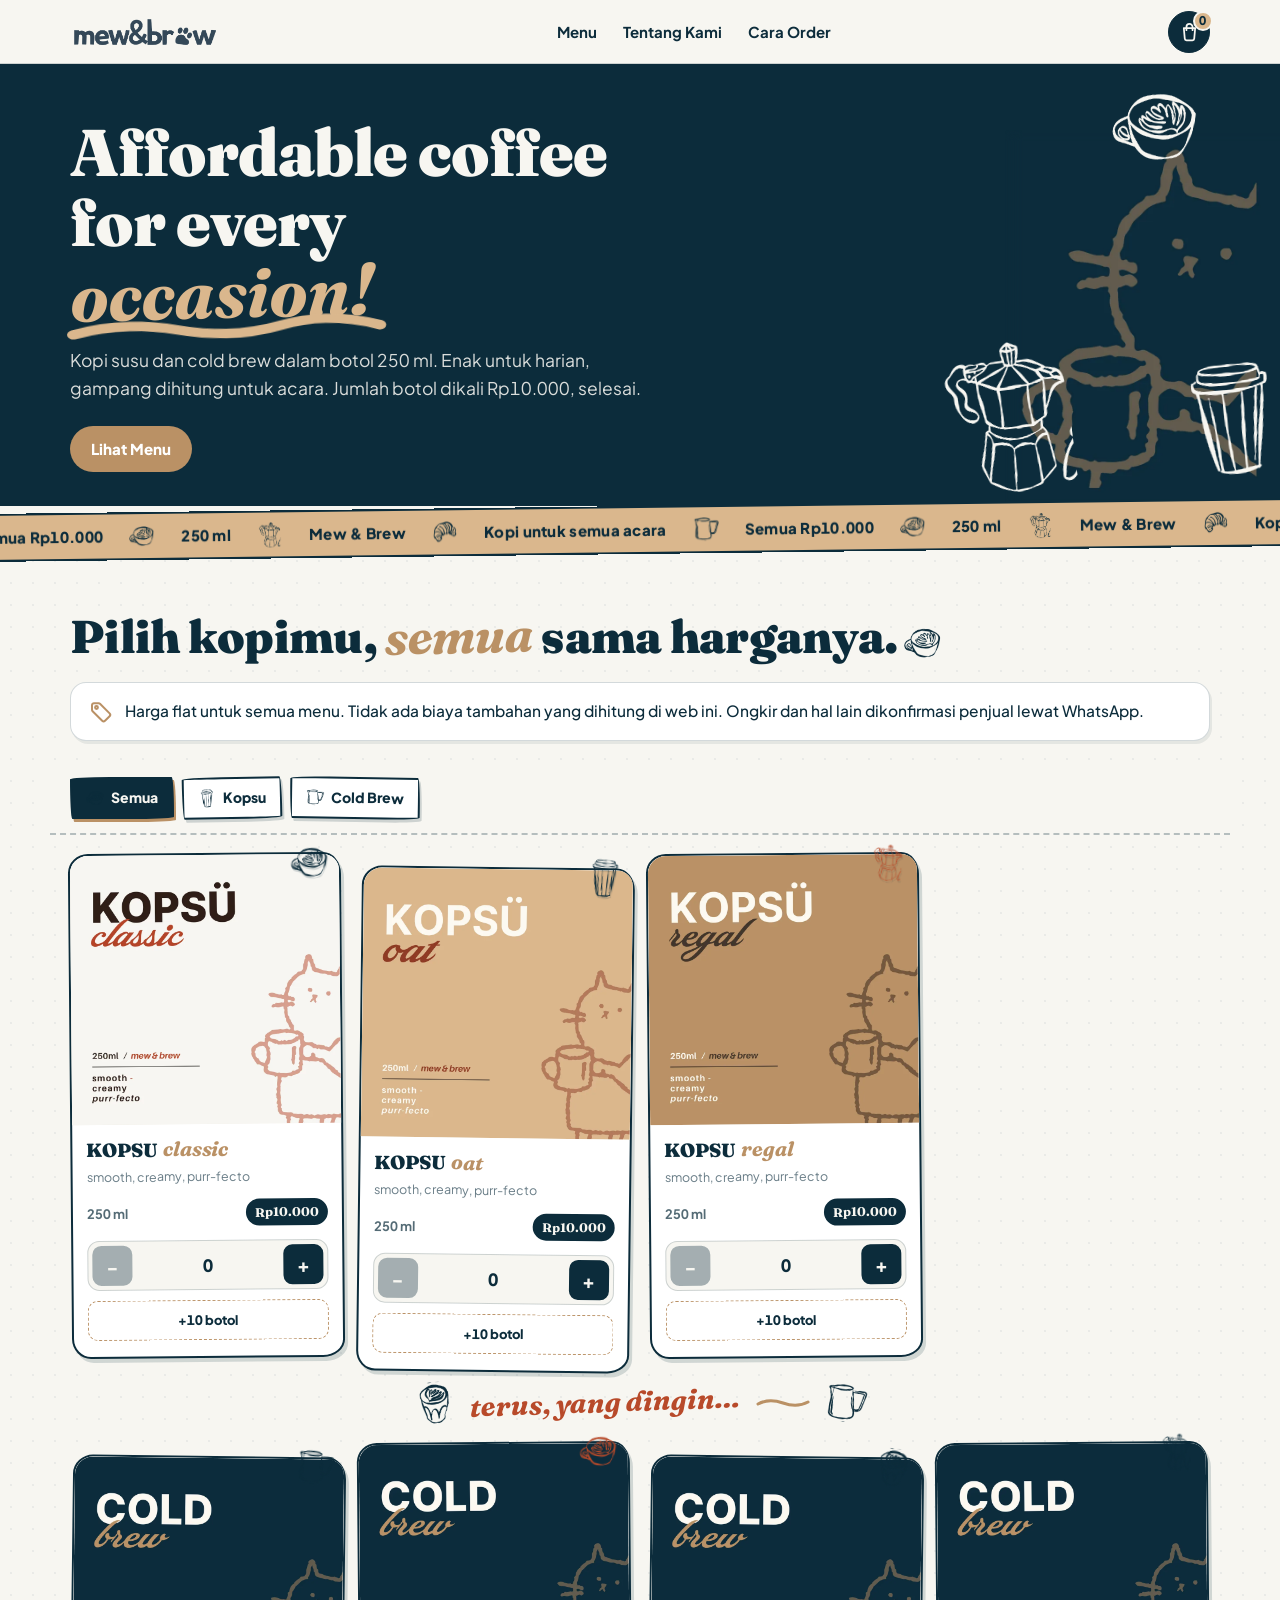
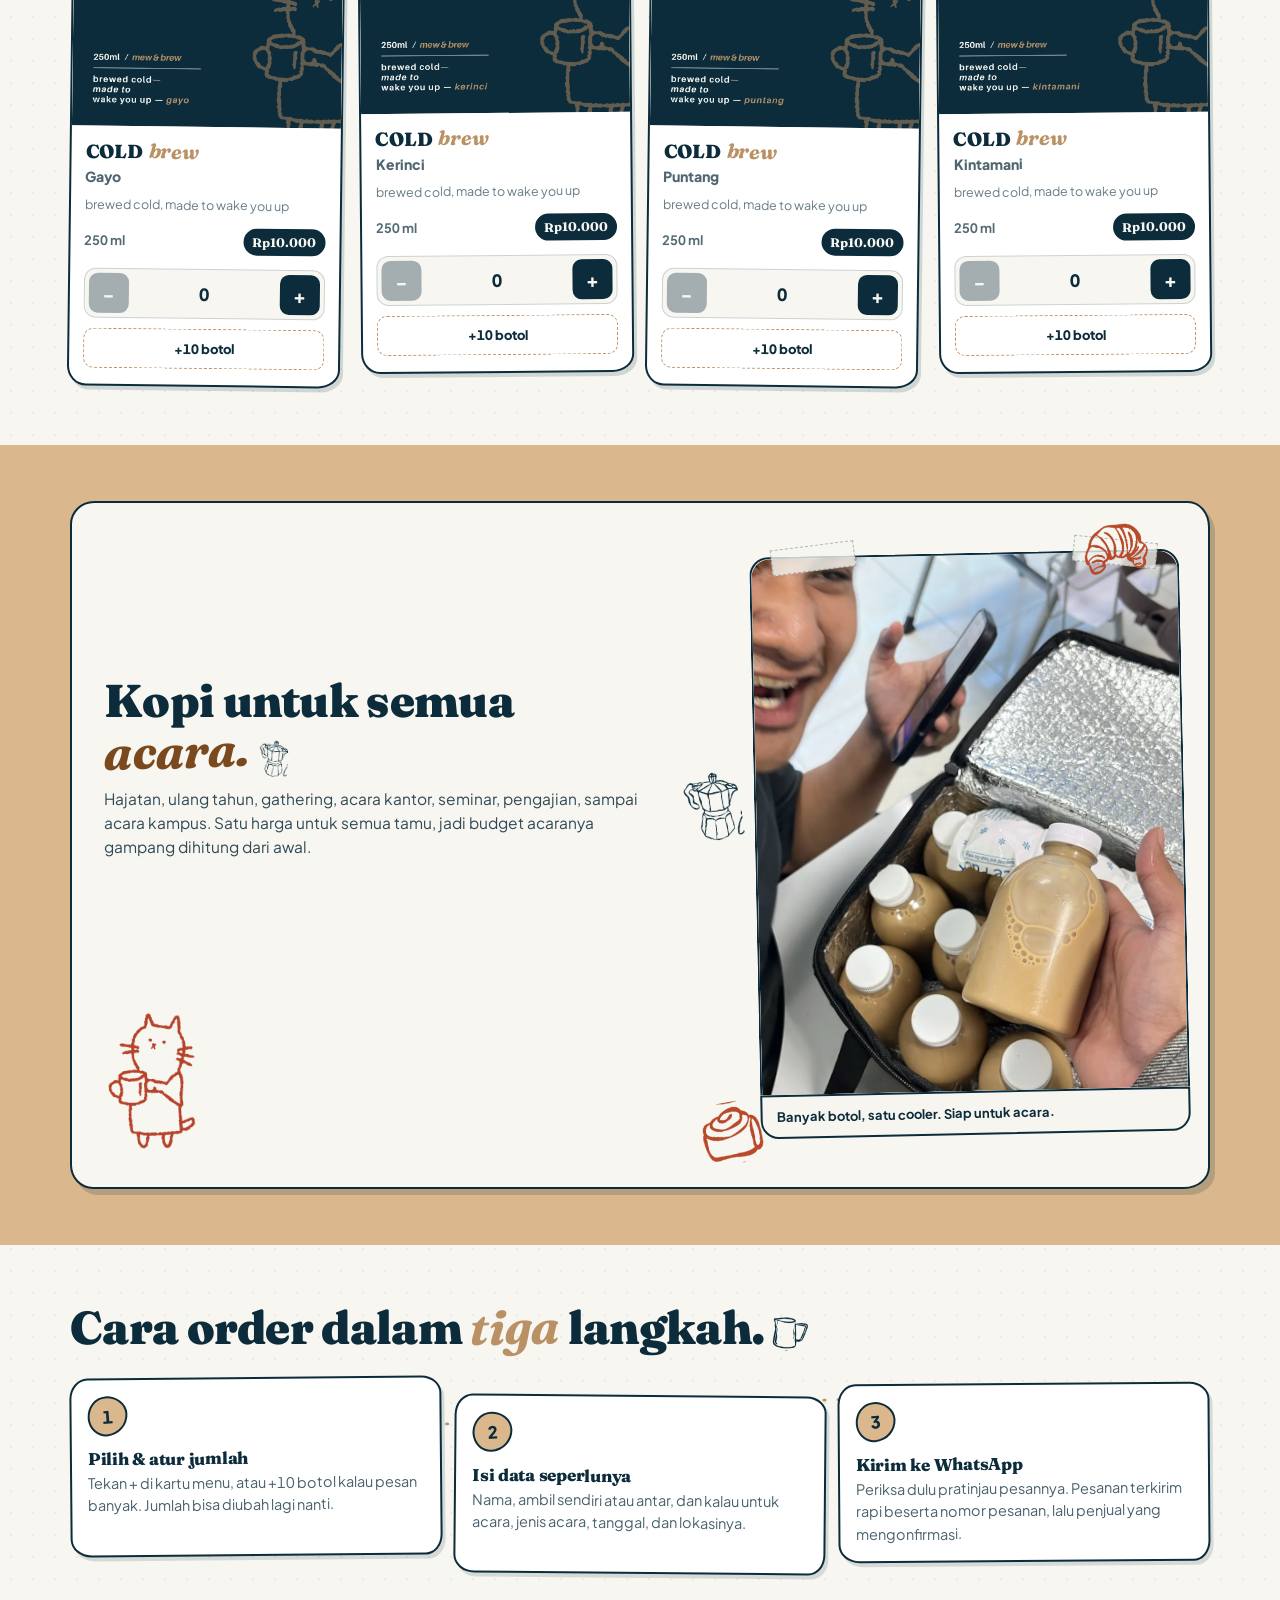
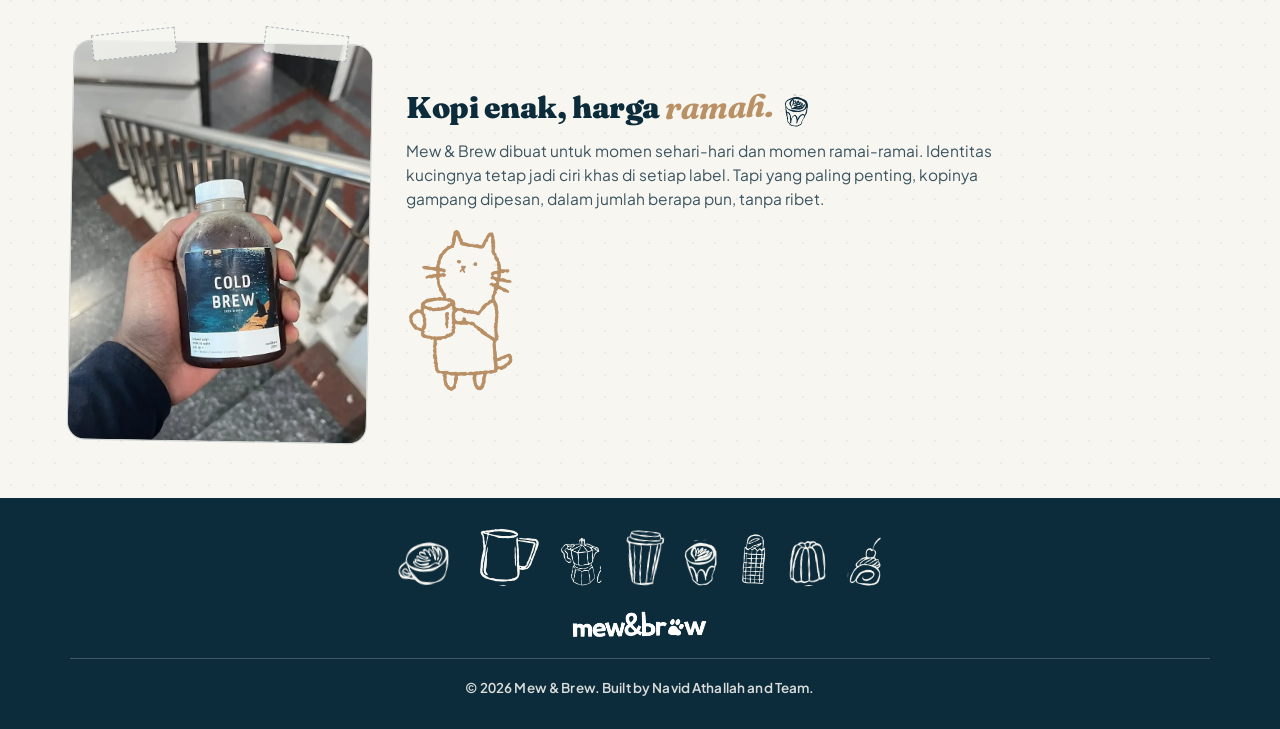
==== index.html @ 972804bc "Initial release: Mew & Brew ordering website Website katalog & pemesanan Mew & Brew — kopi susu dan " ====
<!doctype html>
<html lang="id">
<head>
<meta charset="utf-8" />
<meta name="viewport" content="width=device-width, initial-scale=1, viewport-fit=cover" />
<meta name="color-scheme" content="light" />
<meta name="description" content="Mew & Brew, kopi susu dan cold brew 250 ml, semua Rp10.000. Order untuk harian dan acara lewat WhatsApp." />
<meta name="theme-color" content="#0C2C3B" />

<!-- Open Graph / Facebook / WhatsApp -->
<meta property="og:type" content="website" />
<meta property="og:title" content="Mew & Brew - Kopi Susu & Cold Brew Rp10.000" />
<meta property="og:description" content="Kopi susu dan cold brew dalam botol 250ml. Enak untuk harian, gampang dihitung untuk acara. Semua menu Rp10.000!" />
<meta property="og:image" content="assets/img/logo-mew-brew.png" />
<meta property="og:url" content="https://yourdomain.com" />

<!-- Twitter Card -->
<meta name="twitter:card" content="summary_large_image" />
<meta name="twitter:title" content="Mew & Brew - Kopi Susu & Cold Brew Rp10.000" />
<meta name="twitter:description" content="Kopi susu dan cold brew dalam botol 250ml. Semua menu Rp10.000!" />
<meta name="twitter:image" content="assets/img/logo-mew-brew.png" />

<title>Mew &amp; Brew, Affordable Coffee for Every Occasion</title>
<link rel="preconnect" href="https://fonts.googleapis.com" />
<link rel="preconnect" href="https://fonts.gstatic.com" crossorigin />
<link href="https://fonts.googleapis.com/css2?family=Fraunces:ital,wght@0,600;0,700;0,900;1,600;1,700&family=Plus+Jakarta+Sans:wght@400;500;600;700;800&display=swap" rel="stylesheet" />
<link rel="icon" type="image/svg+xml" href="favicon.svg" />
<link rel="manifest" href="manifest.json" />
<link rel="stylesheet" href="css/style.css" />

<script type="application/ld+json">
{
  "@context": "https://schema.org",
  "@type": "LocalBusiness",
  "name": "Mew & Brew",
  "description": "Kopi susu dan cold brew dalam botol 250ml dengan harga flat Rp10.000",
  "image": "assets/img/logo-mew-brew.png",
  "telephone": "+62-812-9598-8816",
  "priceRange": "Rp10.000",
  "address": {
    "@type": "PostalAddress",
    "addressCountry": "ID"
  },
  "openingHours": "Mo-Su 00:00-23:59",
  "paymentAccepted": "Cash, Transfer",
  "hasMenu": {
    "@type": "Menu",
    "hasMenuSection": [
      {
        "@type": "MenuSection",
        "name": "Kopsu (Kopi Susu)",
        "hasMenuItem": [
          {
            "@type": "MenuItem",
            "name": "Kopsu Classic",
            "description": "Smooth, creamy, purr-fecto",
            "offers": {
              "@type": "Offer",
              "price": "10000",
              "priceCurrency": "IDR"
            }
          },
          {
            "@type": "MenuItem",
            "name": "Kopsu Oat",
            "description": "Smooth, creamy, purr-fecto",
            "offers": {
              "@type": "Offer",
              "price": "10000",
              "priceCurrency": "IDR"
            }
          },
          {
            "@type": "MenuItem",
            "name": "Kopsu Regal",
            "description": "Smooth, creamy, purr-fecto",
            "offers": {
              "@type": "Offer",
              "price": "10000",
              "priceCurrency": "IDR"
            }
          }
        ]
      },
      {
        "@type": "MenuSection",
        "name": "Cold Brew",
        "hasMenuItem": [
          {
            "@type": "MenuItem",
            "name": "Cold Brew Gayo",
            "description": "Brewed cold, made to wake you up",
            "offers": {
              "@type": "Offer",
              "price": "10000",
              "priceCurrency": "IDR"
            }
          },
          {
            "@type": "MenuItem",
            "name": "Cold Brew Kerinci",
            "description": "Brewed cold, made to wake you up",
            "offers": {
              "@type": "Offer",
              "price": "10000",
              "priceCurrency": "IDR"
            }
          },
          {
            "@type": "MenuItem",
            "name": "Cold Brew Puntang",
            "description": "Brewed cold, made to wake you up",
            "offers": {
              "@type": "Offer",
              "price": "10000",
              "priceCurrency": "IDR"
            }
          },
          {
            "@type": "MenuItem",
            "name": "Cold Brew Kintamani",
            "description": "Brewed cold, made to wake you up",
            "offers": {
              "@type": "Offer",
              "price": "10000",
              "priceCurrency": "IDR"
            }
          }
        ]
      }
    ]
  }
}
</script>

</head>
<body>

<header class="site-header">
  <div class="wrap">
    <a class="logo-link" href="#top" aria-label="Mew &amp; Brew, kembali ke atas">
      <img src="assets/img/logo-mew-brew.png" alt="Logo Mew &amp; Brew" width="1090" height="247" />
    </a>
    <nav class="header-nav" aria-label="Navigasi utama">
      <a href="#menu">Menu</a>
      <a href="#tentang">Tentang Kami</a>
      <a href="#cara">Cara Order</a>
    </nav>
    <button type="button" class="cart-pill" id="headerCartBtn" aria-label="Keranjang, 0 botol, Rp0">
      <span class="cart-icon-wrap bag-icon" aria-hidden="true"><svg viewBox="0 0 24 24"><path d="M5.5 8h13l-1.1 12.1a2 2 0 0 1-2 1.9H8.6a2 2 0 0 1-2-1.9L5.5 8Z"/><path d="M8.5 10.5V6.8a3.5 3.5 0 0 1 7 0v3.7"/></svg><span class="count" id="headerCount">0</span></span>
    </button>
  </div>
</header>

<!-- Single dedicated live region: main.js writes the settled value here
     after the user stops clicking, so a screen reader announces the final
     count once instead of every intermediate value. -->
<div class="sr-only" id="cartAnnouncer" role="status" aria-live="polite" aria-atomic="true"></div>

<main id="top">

  <!-- HERO -->
  <section class="hero" aria-label="Perkenalan Mew &amp; Brew">
    <div class="wrap hero-grid">
      <div class="hero-copy">
        <h1 class="hero-in">Affordable coffee for every <span class="script scribble-word">occasion!<svg viewBox="0 0 120 14" preserveAspectRatio="none" aria-hidden="true"><path d="M3 9 Q 22 3, 42 8 T 80 7 T 117 8" fill="none" stroke="#DAB78D" stroke-width="4.5" stroke-linecap="round"/></svg></span></h1>
        <p class="hero-in hero-sub">Kopi susu dan cold brew dalam botol 250&nbsp;ml. Enak untuk harian, gampang dihitung untuk acara. Jumlah botol dikali Rp10.000, selesai.</p>
        <div class="hero-in hero-actions">
          <a class="btn btn-caramel" href="#menu">Lihat Menu</a>
        </div>
      </div>
      <figure class="hero-cat hero-collage" aria-hidden="true">
        <div class="cat-sticker">
          <img src="assets/img/kucing-hero.webp" alt="" width="680" height="860" fetchpriority="high" />
        </div>
        <img class="doodle hero-doodle hero-doodle--moka doodle-float" src="assets/img/doodle-moka-pot-putih.webp" alt="" width="290" height="357" />
        <img class="doodle hero-doodle hero-doodle--latte doodle-float" src="assets/img/doodle-cangkir-latte-putih.webp" alt="" width="230" height="180" />
        <img class="doodle hero-doodle hero-doodle--takeaway doodle-float" src="assets/img/doodle-gelas-takeaway-putih.webp" alt="" width="174" height="247" />
      </figure>
    </div>
  </section>

  <!-- MARQUEE -->
  <div class="marquee" aria-hidden="true">
    <div class="marquee-track">
      <span class="marquee-set">
        <span>Semua Rp10.000</span><img class="doodle" src="assets/img/doodle-cangkir-latte-teal.webp" alt="" width="230" height="180" />
        <span>250 ml</span><img class="doodle" src="assets/img/doodle-moka-pot-teal.webp" alt="" width="290" height="357" />
        <span>Mew &amp; Brew</span><img class="doodle" src="assets/img/doodle-croissant-teal.webp" alt="" width="203" height="179" />
        <span>Kopi untuk semua acara</span><img class="doodle" src="assets/img/doodle-teko-susu-teal.webp" alt="" width="234" height="211" />
        <span>Semua Rp10.000</span><img class="doodle" src="assets/img/doodle-cangkir-latte-teal.webp" alt="" width="230" height="180" />
        <span>250 ml</span><img class="doodle" src="assets/img/doodle-moka-pot-teal.webp" alt="" width="290" height="357" />
        <span>Mew &amp; Brew</span><img class="doodle" src="assets/img/doodle-croissant-teal.webp" alt="" width="203" height="179" />
        <span>Kopi untuk semua acara</span><img class="doodle" src="assets/img/doodle-teko-susu-teal.webp" alt="" width="234" height="211" />
      </span>
      <span class="marquee-set">
        <span>Semua Rp10.000</span><img class="doodle" src="assets/img/doodle-cangkir-latte-teal.webp" alt="" width="230" height="180" />
        <span>250 ml</span><img class="doodle" src="assets/img/doodle-moka-pot-teal.webp" alt="" width="290" height="357" />
        <span>Mew &amp; Brew</span><img class="doodle" src="assets/img/doodle-croissant-teal.webp" alt="" width="203" height="179" />
        <span>Kopi untuk semua acara</span><img class="doodle" src="assets/img/doodle-teko-susu-teal.webp" alt="" width="234" height="211" />
        <span>Semua Rp10.000</span><img class="doodle" src="assets/img/doodle-cangkir-latte-teal.webp" alt="" width="230" height="180" />
        <span>250 ml</span><img class="doodle" src="assets/img/doodle-moka-pot-teal.webp" alt="" width="290" height="357" />
        <span>Mew &amp; Brew</span><img class="doodle" src="assets/img/doodle-croissant-teal.webp" alt="" width="203" height="179" />
        <span>Kopi untuk semua acara</span><img class="doodle" src="assets/img/doodle-teko-susu-teal.webp" alt="" width="234" height="211" />
      </span>
    </div>
  </div>

  <!-- CATALOG -->
  <section id="menu" aria-label="Katalog menu">
    <div class="wrap section-pad">
      <div class="section-head">
        <h2>Pilih kopimu, <span class="script">semua</span> sama harganya.<img class="doodle h-doodle doodle-pop" src="assets/img/doodle-cangkir-latte-teal.webp" alt="" aria-hidden="true" width="230" height="180" loading="lazy" /></h2>
      </div>

      <p class="price-note"><span class="price-note-icon" aria-hidden="true"><svg viewBox="0 0 24 24"><path d="M20.6 13.4 11 3.8a2 2 0 0 0-1.4-.6H5a2 2 0 0 0-2 2v4.6a2 2 0 0 0 .6 1.4l9.6 9.6a2 2 0 0 0 2.8 0l4.6-4.6a2 2 0 0 0 0-2.8Z"/><circle cx="7.5" cy="7.5" r="1.4"/></svg></span><span class="price-note-text">Harga flat untuk semua menu. Tidak ada biaya tambahan yang dihitung di web ini. Ongkir dan hal lain dikonfirmasi penjual lewat WhatsApp.</span></p>

      <div class="filters" role="group" aria-label="Filter menu">
        <div class="filters-row">
          <button type="button" class="chip" data-filter="semua" aria-pressed="true"><img class="doodle" src="assets/img/doodle-cangkir-latte-teal.webp" alt="" aria-hidden="true" width="230" height="180" loading="lazy" />Semua</button>
          <button type="button" class="chip" data-filter="kopsu" aria-pressed="false"><img class="doodle" src="assets/img/doodle-gelas-takeaway-teal.webp" alt="" aria-hidden="true" width="174" height="247" loading="lazy" />Kopsu</button>
          <button type="button" class="chip" data-filter="cold" aria-pressed="false"><img class="doodle" src="assets/img/doodle-teko-susu-teal.webp" alt="" aria-hidden="true" width="234" height="211" loading="lazy" />Cold Brew</button>
        </div>
      </div>

      <div class="grid" id="grid">

        <article class="card reveal" data-id="classic" data-group="kopsu">
          <img class="doodle card-doodle" src="assets/img/doodle-cangkir-latte-teal.webp" alt="" aria-hidden="true" width="230" height="180" loading="lazy" />
          <div class="card-media"><img loading="eager" src="assets/img/label-kopsu-classic.webp" alt="Label Kopsu Classic Mew &amp; Brew, botol 250 ml" width="900" height="900" /></div>
          <div class="card-body">
            <h3 class="card-name">KOPSU <span class="script">classic</span></h3>
            <p class="card-tag">smooth, creamy, purr-fecto</p>
            <div class="card-meta"><span class="card-size">250 ml</span><span class="price-pill">Rp10.000</span></div>
            <div class="stepper" role="group" aria-label="Jumlah Kopsu Classic">
              <button type="button" data-dec="classic" aria-label="Kurangi Kopsu Classic">−</button>
              <span class="qty" data-qty="classic">0</span>
              <button type="button" data-inc="classic" aria-label="Tambah Kopsu Classic">+</button>
            </div>
            <button type="button" class="add10" data-add10="classic">+10 botol</button>
          </div>
        </article>

        <article class="card reveal" data-id="oat" data-group="kopsu">
          <img class="doodle card-doodle" src="assets/img/doodle-gelas-takeaway-teal.webp" alt="" aria-hidden="true" width="174" height="247" loading="lazy" />
          <div class="card-media"><img loading="eager" src="assets/img/label-kopsu-oat.webp" alt="Label Kopsu Oat Mew &amp; Brew, botol 250 ml" width="900" height="900" /></div>
          <div class="card-body">
            <h3 class="card-name">KOPSU <span class="script">oat</span></h3>
            <p class="card-tag">smooth, creamy, purr-fecto</p>
            <div class="card-meta"><span class="card-size">250 ml</span><span class="price-pill">Rp10.000</span></div>
            <div class="stepper" role="group" aria-label="Jumlah Kopsu Oat">
              <button type="button" data-dec="oat" aria-label="Kurangi Kopsu Oat">−</button>
              <span class="qty" data-qty="oat">0</span>
              <button type="button" data-inc="oat" aria-label="Tambah Kopsu Oat">+</button>
            </div>
            <button type="button" class="add10" data-add10="oat">+10 botol</button>
          </div>
        </article>

        <article class="card reveal" data-id="regal" data-group="kopsu">
          <img class="doodle card-doodle" src="assets/img/doodle-moka-pot-rust.webp" alt="" aria-hidden="true" width="290" height="357" loading="lazy" />
          <div class="card-media"><img loading="eager" src="assets/img/label-kopsu-regal.webp" alt="Label Kopsu Regal Mew &amp; Brew, botol 250 ml" width="900" height="900" /></div>
          <div class="card-body">
            <h3 class="card-name">KOPSU <span class="script">regal</span></h3>
            <p class="card-tag">smooth, creamy, purr-fecto</p>
            <div class="card-meta"><span class="card-size">250 ml</span><span class="price-pill">Rp10.000</span></div>
            <div class="stepper" role="group" aria-label="Jumlah Kopsu Regal">
              <button type="button" data-dec="regal" aria-label="Kurangi Kopsu Regal">−</button>
              <span class="qty" data-qty="regal">0</span>
              <button type="button" data-inc="regal" aria-label="Tambah Kopsu Regal">+</button>
            </div>
            <button type="button" class="add10" data-add10="regal">+10 botol</button>
          </div>
        </article>

        <div class="group-divider" id="groupDivider" aria-hidden="true">
          <img class="doodle doodle-pop" src="assets/img/doodle-gelas-latte-teal.webp" alt="" width="171" height="237" loading="lazy" />
          <span class="script">terus, yang dingin…</span>
          <svg viewBox="0 0 56 16" aria-hidden="true"><path d="M3 9 Q 14 3, 28 8 T 53 7" fill="none" stroke="#BA9165" stroke-width="3" stroke-linecap="round"/></svg>
          <img class="doodle doodle-pop" src="assets/img/doodle-teko-susu-teal.webp" alt="" width="234" height="211" loading="lazy" />
        </div>

        <article class="card reveal" data-id="gayo" data-group="cold">
          <img class="doodle card-doodle" src="assets/img/doodle-teko-susu-teal.webp" alt="" aria-hidden="true" width="234" height="211" loading="lazy" />
          <div class="card-media"><img loading="eager" src="assets/img/label-cold-brew-gayo.webp" alt="Label Cold Brew Gayo Mew &amp; Brew, botol 250 ml" width="900" height="900" /></div>
          <div class="card-body">
            <h3 class="card-name">COLD <span class="script">brew</span></h3>
            <p class="card-variant">Gayo</p>
            <p class="card-tag">brewed cold, made to wake you up</p>
            <div class="card-meta"><span class="card-size">250 ml</span><span class="price-pill">Rp10.000</span></div>
            <div class="stepper" role="group" aria-label="Jumlah Cold Brew Gayo">
              <button type="button" data-dec="gayo" aria-label="Kurangi Cold Brew Gayo">−</button>
              <span class="qty" data-qty="gayo">0</span>
              <button type="button" data-inc="gayo" aria-label="Tambah Cold Brew Gayo">+</button>
            </div>
            <button type="button" class="add10" data-add10="gayo">+10 botol</button>
          </div>
        </article>

        <article class="card reveal" data-id="kerinci" data-group="cold">
          <img class="doodle card-doodle" src="assets/img/doodle-cangkir-latte-rust.webp" alt="" aria-hidden="true" width="230" height="180" loading="lazy" />
          <div class="card-media"><img loading="eager" src="assets/img/label-cold-brew-kerinci.webp" alt="Label Cold Brew Kerinci Mew &amp; Brew, botol 250 ml" width="900" height="900" /></div>
          <div class="card-body">
            <h3 class="card-name">COLD <span class="script">brew</span></h3>
            <p class="card-variant">Kerinci</p>
            <p class="card-tag">brewed cold, made to wake you up</p>
            <div class="card-meta"><span class="card-size">250 ml</span><span class="price-pill">Rp10.000</span></div>
            <div class="stepper" role="group" aria-label="Jumlah Cold Brew Kerinci">
              <button type="button" data-dec="kerinci" aria-label="Kurangi Cold Brew Kerinci">−</button>
              <span class="qty" data-qty="kerinci">0</span>
              <button type="button" data-inc="kerinci" aria-label="Tambah Cold Brew Kerinci">+</button>
            </div>
            <button type="button" class="add10" data-add10="kerinci">+10 botol</button>
          </div>
        </article>

        <article class="card reveal" data-id="puntang" data-group="cold">
          <img class="doodle card-doodle" src="assets/img/doodle-gelas-latte-teal.webp" alt="" aria-hidden="true" width="171" height="237" loading="lazy" />
          <div class="card-media"><img loading="eager" src="assets/img/label-cold-brew-puntang.webp" alt="Label Cold Brew Puntang Mew &amp; Brew, botol 250 ml" width="900" height="900" /></div>
          <div class="card-body">
            <h3 class="card-name">COLD <span class="script">brew</span></h3>
            <p class="card-variant">Puntang</p>
            <p class="card-tag">brewed cold, made to wake you up</p>
            <div class="card-meta"><span class="card-size">250 ml</span><span class="price-pill">Rp10.000</span></div>
            <div class="stepper" role="group" aria-label="Jumlah Cold Brew Puntang">
              <button type="button" data-dec="puntang" aria-label="Kurangi Cold Brew Puntang">−</button>
              <span class="qty" data-qty="puntang">0</span>
              <button type="button" data-inc="puntang" aria-label="Tambah Cold Brew Puntang">+</button>
            </div>
            <button type="button" class="add10" data-add10="puntang">+10 botol</button>
          </div>
        </article>

        <article class="card reveal" data-id="kintamani" data-group="cold">
          <img class="doodle card-doodle" src="assets/img/doodle-moka-pot-teal.webp" alt="" aria-hidden="true" width="290" height="357" loading="lazy" />
          <div class="card-media"><img loading="eager" src="assets/img/label-cold-brew-kintamani.webp" alt="Label Cold Brew Kintamani Mew &amp; Brew, botol 250 ml" width="900" height="900" /></div>
          <div class="card-body">
            <h3 class="card-name">COLD <span class="script">brew</span></h3>
            <p class="card-variant">Kintamani</p>
            <p class="card-tag">brewed cold, made to wake you up</p>
            <div class="card-meta"><span class="card-size">250 ml</span><span class="price-pill">Rp10.000</span></div>
            <div class="stepper" role="group" aria-label="Jumlah Cold Brew Kintamani">
              <button type="button" data-dec="kintamani" aria-label="Kurangi Cold Brew Kintamani">−</button>
              <span class="qty" data-qty="kintamani">0</span>
              <button type="button" data-inc="kintamani" aria-label="Tambah Cold Brew Kintamani">+</button>
            </div>
            <button type="button" class="add10" data-add10="kintamani">+10 botol</button>
          </div>
        </article>

      </div>
    </div>
  </section>

  <!-- EVENT -->
  <section class="event" id="acara" aria-label="Pemesanan untuk acara">
    <div class="wrap section-pad">
      <div class="event-grid">
        <div class="event-copy">
          <h2>Kopi untuk semua <span class="script">acara.</span><img class="doodle h-doodle doodle-pop" src="assets/img/doodle-moka-pot-teal.webp" alt="" aria-hidden="true" width="290" height="357" loading="lazy" /></h2>
          <p>Hajatan, ulang tahun, gathering, acara kantor, seminar, pengajian, sampai acara kampus. Satu harga untuk semua tamu, jadi budget acaranya gampang dihitung dari awal.</p>
          <img class="cat-accent event-cat" src="assets/img/kucing-rust-mug.png" alt="" aria-hidden="true" width="434" height="660" loading="lazy" />
        </div>
        <div class="event-photo-wrap">
          <img class="doodle event-doodle event-doodle--croissant doodle-pop" src="assets/img/doodle-croissant-rust.webp" alt="" aria-hidden="true" width="203" height="179" loading="lazy" />
          <img class="doodle event-doodle event-doodle--cinnamon doodle-pop" src="assets/img/doodle-cinnamon-roll-rust.webp" alt="" aria-hidden="true" width="177" height="178" loading="lazy" />
          <img class="doodle event-doodle event-doodle--moka doodle-pop" src="assets/img/doodle-moka-pot-teal.webp" alt="" aria-hidden="true" width="290" height="357" loading="lazy" />
          <figure class="event-photo tape">
            <div class="photo-frame"><img src="assets/img/foto-cooler-bag.webp" alt="Cooler bag berisi banyak botol kopi susu Mew &amp; Brew, siap dibawa ke acara" width="900" height="1600" loading="eager" /></div>
            <figcaption>Banyak botol, satu cooler. Siap untuk acara.</figcaption>
          </figure>
        </div>
      </div>
    </div>
  </section>

  <!-- HOW -->
  <section id="cara" aria-label="Cara order">
    <div class="wrap section-pad">
      <div class="section-head">
        <h2>Cara order dalam <span class="script">tiga</span> langkah.<img class="doodle h-doodle doodle-pop" src="assets/img/doodle-teko-susu-teal.webp" alt="" aria-hidden="true" width="234" height="211" loading="lazy" /></h2>
      </div>
      <div class="steps-wrap">
        <svg class="steps-path" viewBox="0 0 900 90" preserveAspectRatio="none" aria-hidden="true"><path d="M20 55 C 160 12, 300 86, 450 50 S 740 18, 880 55" fill="none" stroke="#BA9165" stroke-width="3.5" stroke-linecap="round" stroke-dasharray="0.1 12"/></svg>
      <ol class="steps">
        <li>
          <span class="step-num" aria-hidden="true">1</span>
          <div><h3>Pilih &amp; atur jumlah</h3><p>Tekan + di kartu menu, atau +10 botol kalau pesan banyak. Jumlah bisa diubah lagi nanti.</p></div>
        </li>
        <li>
          <span class="step-num" aria-hidden="true">2</span>
          <div><h3>Isi data seperlunya</h3><p>Nama, ambil sendiri atau antar, dan kalau untuk acara, jenis acara, tanggal, dan lokasinya.</p></div>
        </li>
        <li>
          <span class="step-num" aria-hidden="true">3</span>
          <div><h3>Kirim ke WhatsApp</h3><p>Periksa dulu pratinjau pesannya. Pesanan terkirim rapi beserta nomor pesanan, lalu penjual yang mengonfirmasi.</p></div>
        </li>
      </ol>
      </div>
    </div>
  </section>

  <!-- STORY -->
  <section id="tentang" aria-label="Tentang Mew &amp; Brew">
    <div class="wrap section-pad" style="padding-top:8px">
      <div class="story-grid">
        <figure class="story-photo tape">
          <div class="photo-frame"><img src="assets/img/foto-tangan-cold-brew.webp" alt="Tangan memegang satu botol Cold Brew Mew &amp; Brew" width="750" height="1333" loading="eager" /></div>
        </figure>
        <div class="story-text">
          <h2>Kopi enak, harga <span class="keep-together"><span class="script">ramah.</span><img class="doodle h-doodle doodle-pop" src="assets/img/doodle-gelas-latte-teal.webp" alt="" aria-hidden="true" width="171" height="237" loading="lazy" /></span></h2>
          <p>Mew &amp; Brew dibuat untuk momen sehari-hari dan momen ramai-ramai. Identitas kucingnya tetap jadi ciri khas di setiap label. Tapi yang paling penting, kopinya gampang dipesan, dalam jumlah berapa pun, tanpa ribet.</p>
          <img class="cat-accent story-cat" src="assets/img/kucing-tan-mug.png" alt="" aria-hidden="true" width="434" height="660" loading="lazy" />
        </div>
      </div>
    </div>
  </section>

</main>

<footer>
  <div class="footer-doodles" aria-hidden="true">
    <img class="doodle doodle-pop" src="assets/img/doodle-cangkir-latte-putih.webp" alt="" width="230" height="180" loading="lazy" />
    <img class="doodle doodle-pop" src="assets/img/doodle-teko-susu-putih.webp" alt="" width="234" height="211" loading="lazy" />
    <img class="doodle doodle-pop" src="assets/img/doodle-moka-pot-putih.webp" alt="" width="290" height="357" loading="lazy" />
    <img class="doodle doodle-pop" src="assets/img/doodle-gelas-takeaway-putih.webp" alt="" width="174" height="247" loading="lazy" />
    <img class="doodle doodle-pop" src="assets/img/doodle-gelas-latte-putih.webp" alt="" width="171" height="237" loading="lazy" />
    <img class="doodle doodle-pop" src="assets/img/doodle-kantong-roti-putih.webp" alt="" width="171" height="358" loading="lazy" />
    <img class="doodle doodle-pop" src="assets/img/doodle-kue-bundt-putih.webp" alt="" width="185" height="232" loading="lazy" />
    <img class="doodle doodle-pop" src="assets/img/doodle-dessert-ceri-putih.webp" alt="" width="203" height="304" loading="lazy" />
  </div>
  <div class="wrap footer-inner">
    <img class="footer-logo" src="assets/img/logo-mew-brew.png" alt="Logo Mew &amp; Brew" width="1090" height="247" />
    <p class="footer-credit">© 2026 Mew &amp; Brew. Built by Navid Athallah and Team.</p>
  </div>
</footer>

<!-- SHEET -->
<div class="backdrop" id="backdrop"></div>
<section class="sheet" id="sheet" role="dialog" aria-modal="true" aria-labelledby="sheetTitle" aria-hidden="true">
  <div class="sheet-inner">
    <div class="sheet-handle" aria-hidden="true"></div>
    <div class="sheet-head">
      <span class="sheet-bag bag-icon" aria-hidden="true"><svg viewBox="0 0 24 24"><path d="M5.5 8h13l-1.1 12.1a2 2 0 0 1-2 1.9H8.6a2 2 0 0 1-2-1.9L5.5 8Z"/><path d="M8.5 10.5V6.8a3.5 3.5 0 0 1 7 0v3.7"/></svg></span>
      <div>
        <h2 id="sheetTitle"><span id="sheetSummary">0 botol • Rp0</span></h2>
        <span class="order-no" id="orderNo">Belum ada nomor pesanan</span>
      </div>
      <button type="button" class="sheet-close" id="sheetClose" aria-label="Tutup keranjang"><svg viewBox="0 0 24 24" aria-hidden="true"><path d="M6 6l12 12M18 6L6 18"/></svg></button>
    </div>

    <div class="sheet-body" id="sheetBody">
      <div class="sheet-empty" id="sheetEmpty">
        <div class="empty-bag bag-icon" aria-hidden="true"><svg viewBox="0 0 24 24"><path d="M5.5 8h13l-1.1 12.1a2 2 0 0 1-2 1.9H8.6a2 2 0 0 1-2-1.9L5.5 8Z"/><path d="M8.5 10.5V6.8a3.5 3.5 0 0 1 7 0v3.7"/></svg></div>
        <p>Belum ada botol yang dipilih.</p>
        <button type="button" class="btn btn-teal empty-cta" id="emptyMenuBtn">Lihat Menu <svg viewBox="0 0 24 24" aria-hidden="true"><path d="M5 12h14M13 6l6 6-6 6"/></svg></button>
      </div>

      <div id="checkoutArea">
        <div id="sheetItems"></div>

        <div class="sheet-total">
          <span>Total <span id="sheetBottlesLabel">0 botol</span></span>
          <strong id="sheetTotal">Rp0</strong>
        </div>

        <div class="field-group">
          <h3>Jenis pesanan</h3>
          <div class="segmented" role="group" aria-label="Jenis pesanan">
            <button type="button" data-mode="harian" aria-pressed="true">Harian</button>
            <button type="button" data-mode="acara" aria-pressed="false">Acara</button>
          </div>
        </div>

        <div class="field-group">
          <h3>Data pemesan</h3>
          <div>
            <label for="fName">Nama</label>
            <input id="fName" type="text" autocomplete="name" placeholder="Nama kamu" />
            <p class="field-error" id="errName" hidden>Isi namanya dulu, ya.</p>
          </div>

          <label>Ambil / antar</label>
          <div class="segmented" role="group" aria-label="Ambil atau antar">
            <button type="button" data-fulfil="ambil" aria-pressed="true">Ambil sendiri</button>
            <button type="button" data-fulfil="antar" aria-pressed="false">Antar</button>
          </div>

          <div class="collapse" id="alamatWrap">
            <div><div class="collapse-inner">
              <label for="fAddress">Alamat antar</label>
              <input id="fAddress" type="text" autocomplete="street-address" placeholder="Alamat lengkap untuk diantar" />
              <p class="field-error" id="errAddress" hidden>Isi alamat antarnya dulu, ya.</p>
            </div></div>
          </div>

          <div class="collapse" id="acaraWrap">
            <div><div class="collapse-inner">
              <label>Jenis acara</label>
              <div class="checkout-chips" role="group" aria-label="Jenis acara di formulir">
                <button type="button" class="event-chip" data-event="Hajatan" aria-pressed="false">Hajatan</button>
                <button type="button" class="event-chip" data-event="Ulang Tahun" aria-pressed="false">Ulang Tahun</button>
                <button type="button" class="event-chip" data-event="Gathering" aria-pressed="false">Gathering</button>
                <button type="button" class="event-chip" data-event="Acara Kantor" aria-pressed="false">Acara Kantor</button>
                <button type="button" class="event-chip" data-event="Seminar" aria-pressed="false">Seminar</button>
                <button type="button" class="event-chip" data-event="Pengajian" aria-pressed="false">Pengajian</button>
                <button type="button" class="event-chip" data-event="Acara Kampus" aria-pressed="false">Acara Kampus</button>
                <button type="button" class="event-chip" data-event="Lainnya" aria-pressed="false">Lainnya</button>
              </div>
              <label for="fDate">Tanggal acara</label>
              <input id="fDate" type="date" />
              <p class="field-error" id="errDate" hidden>Isi tanggal acaranya dulu, ya.</p>
              <label for="fLocation">Lokasi acara</label>
              <input id="fLocation" type="text" placeholder="Tempat acaranya" />
              <p class="field-error" id="errLocation" hidden>Isi lokasi acaranya dulu, ya.</p>
            </div></div>
          </div>

          <label for="fPayment">Pembayaran <span style="font-weight:500;color:rgba(12,44,59,.6)">(opsional)</span></label>
          <input id="fPayment" type="text" placeholder="Contoh: COD / transfer, konfirmasi di WA" />
          <p class="hint">Metode pembayaran belum dikonfirmasi penjual. Tulis rencanamu, lalu konfirmasi di WhatsApp.</p>

          <label for="fNote">Catatan <span style="font-weight:500;color:rgba(12,44,59,.6)">(opsional)</span></label>
          <textarea id="fNote" placeholder="Contoh: tanpa es, jam pengambilan, dan lain-lain"></textarea>
        </div>

        <div class="preview-box">
          <h3>Pratinjau pesan WhatsApp</h3>
          <pre class="preview" id="preview"></pre>
          <p class="sent-note" id="sentNote" hidden>WhatsApp sudah dibuka. Kalau chat-nya belum terkirim, nomor pesanan di atas bisa kamu sebutkan ke penjual.</p>
        </div>
      </div>
    </div>

    <div class="sheet-foot" id="sheetFoot">
      <button type="button" class="btn btn-copy" id="copyBtn">Salin Pesanan</button>
      <button type="button" class="btn btn-wa" id="waBtn">Kirim via WhatsApp</button>
    </div>
  </div>
</section>

<script src="js/main.js"></script>
</body>
</html>
---- css/style.css ----
:root{
    --teal:#0C2C3B;
    --cream:#F7F6F1;
    --tan:#DAB78D;
    --caramel:#BA9165;
    --rust:#B84A2A;
    --ink:#0C2C3B;
    --line:rgba(12,44,59,.18);
    --line-soft:rgba(12,44,59,.10);
    --header-h:56px;
    --ease:cubic-bezier(.22,.9,.28,1);
    --shadow:0 10px 28px rgba(12,44,59,.14);
  }
  *{box-sizing:border-box}
  html{scroll-behavior:smooth}
  body{
    margin:0;
    font-family:"Plus Jakarta Sans",system-ui,-apple-system,"Segoe UI",sans-serif;
    font-variant-numeric:tabular-nums;
    background:var(--cream);
    background-image:radial-gradient(rgba(12,44,59,.055) 1px,transparent 1.5px);
    background-size:22px 22px;
    color:var(--ink);
    line-height:1.55;
    -webkit-font-smoothing:antialiased;
    padding-bottom:0;
    overflow-x:hidden;
  }
  img{max-width:100%;display:block}
  a{color:inherit}
  button{font:inherit;cursor:pointer;-webkit-tap-highlight-color:transparent}
  /* Screen-reader-only: off-screen but still announced. */
  .sr-only{
    position:absolute;width:1px;height:1px;padding:0;margin:-1px;
    overflow:hidden;clip:rect(0 0 0 0);clip-path:inset(50%);white-space:nowrap;border:0;
  }
  :focus-visible{outline:3px solid var(--caramel);outline-offset:2px;border-radius:6px}
  .wrap{max-width:1180px;margin:0 auto;padding-left:16px;padding-right:16px}
  .script{font-family:"Fraunces",Georgia,serif;font-style:italic;font-weight:700;line-height:1.05}
  h1,h2,h3{font-family:"Fraunces",Georgia,serif}
  h1,h2{font-weight:900}
  h3{font-weight:700}
  h1,h2,h3{line-height:1.05;letter-spacing:-.015em;margin:0}
  p{margin:0}

  /* ---------- Doodle language: hand-drawn, sticker, wobbly ---------- */
  .doodle{pointer-events:none;user-select:none}
  .doodle img,.doodle{object-fit:contain}
  @keyframes floaty{0%,100%{transform:translateY(0)}50%{transform:translateY(-7px)}}
  @keyframes wiggleR{0%,100%{rotate:var(--wig,0deg)}50%{rotate:calc(var(--wig,0deg) + 5deg)}}
  @keyframes scribbleIn{to{transform:scaleX(1)}}
  @keyframes marqueeMove{to{transform:translateX(-50%)}}
  .doodle-float{animation:floaty 4.2s ease-in-out infinite}
  .js .doodle-pop{opacity:0;transform:translateY(10px) scale(.85);transition:opacity .45s var(--ease),transform .45s var(--ease)}
  .js .doodle-pop.in{opacity:1;transform:translateY(0) scale(1)}
  .doodle-pop:hover{animation:wiggleR .45s var(--ease)}
  .h-doodle{
    display:inline-block;width:38px;height:38px;object-fit:contain;vertical-align:-9px;
    margin-left:6px;rotate:5deg;
  }
  .scribble-word{position:relative;white-space:nowrap;padding-right:.1em}
  .scribble-word svg{
    position:absolute;left:-2%;bottom:-.16em;width:104%;height:.42em;overflow:visible;
    transform:scaleX(0);transform-origin:0 50%;animation:scribbleIn .7s var(--ease) .55s forwards;
  }
  .sticker{
    border:2px solid var(--teal);box-shadow:3px 3px 0 rgba(12,44,59,.85);
    border-radius:255px 18px 225px 18px/18px 225px 18px 255px;
  }
  .tape{position:relative}
  .tape::before,.tape::after{
    content:"";position:absolute;width:82px;height:24px;z-index:3;
    background:rgba(247,246,241,.78);border:1px dashed rgba(12,44,59,.3);
  }
  .tape::before{top:-11px;left:22px;rotate:-6deg}
  .tape::after{top:-11px;right:22px;rotate:7deg}

  /* ---------- Header ---------- */
  .site-header{
    position:sticky;top:0;z-index:70;height:var(--header-h);
    background:var(--cream);border-bottom:1px solid var(--line);
    display:flex;align-items:center;
  }
  .site-header .wrap{width:100%;display:flex;align-items:center;justify-content:space-between;gap:12px}
  .logo-link{display:inline-flex;align-items:center;text-decoration:none;flex:none;transition:transform .25s var(--ease),opacity .25s var(--ease)}
  .logo-link:active{transform:scale(.96)}
  .logo-link img{height:28px;width:auto}
  .header-nav{display:none;gap:26px;font-weight:700;font-size:15px}
  .header-nav a{text-decoration:none;transition:color .2s var(--ease)}
  .header-nav a:hover{color:var(--caramel)}
  .bag-icon{flex:none;display:inline-flex;align-items:center;justify-content:center}
  .bag-icon svg{display:block;fill:none;stroke:currentColor;stroke-width:2;stroke-linecap:round;stroke-linejoin:round}
  .empty-cta svg{display:block;fill:none;stroke:currentColor;stroke-width:2;stroke-linecap:round;stroke-linejoin:round}
  .cart-pill{
    display:inline-flex;align-items:center;justify-content:center;flex:none;
    width:42px;height:42px;padding:0;border-radius:50%;
    background:var(--teal);color:var(--cream);border:1.5px solid var(--teal);
    transition:transform .2s var(--ease),background .2s var(--ease),box-shadow .2s var(--ease);
  }
  .cart-pill:hover{background:#12394c;box-shadow:0 6px 16px rgba(12,44,59,.25)}
  .cart-pill:active{transform:scale(.95)}
  .cart-icon-wrap{position:relative;display:inline-flex;align-items:center;justify-content:center}
  .cart-icon-wrap svg{width:21px;height:21px}
  .cart-pill .count{
    position:absolute;top:-10px;right:-13px;
    display:inline-flex;align-items:center;justify-content:center;
    min-width:20px;height:20px;padding:0 4px;border-radius:999px;
    background:var(--tan);color:var(--teal);font-size:12px;font-weight:800;
    border:2px solid var(--cream);
    transition:transform .2s var(--ease);
  }
  .cart-pill.pulse .count{animation:pillBounce .35s var(--ease)}
  @keyframes pillBounce{0%{transform:scale(1)}40%{transform:scale(1.35)}100%{transform:scale(1)}}

  /* ---------- Hero ---------- */
  .hero{background:var(--teal);color:var(--cream);overflow:hidden}
  .hero-grid{display:grid;grid-template-columns:1fr;gap:8px;padding-top:34px;padding-bottom:10px}
  .hero-copy{max-width:620px}
  .hero h1{font-size:clamp(36px,11.5vw,72px);font-weight:900;letter-spacing:-.015em;line-height:1.05}
  .hero h1 .script{font-size:1.06em;color:var(--tan);letter-spacing:0;display:inline-block;transform:rotate(-1.5deg)}
  .hero-sub{margin-top:16px;font-size:16.5px;line-height:1.6;color:rgba(247,246,241,.88);max-width:46ch}
  .hero-actions{display:flex;flex-wrap:wrap;gap:12px;margin-top:24px}
  .btn{
    display:inline-flex;align-items:center;justify-content:center;gap:8px;
    min-height:44px;padding:10px 20px;border-radius:999px;border:1.5px solid transparent;
    font-weight:800;font-size:15px;text-decoration:none;text-align:center;
    transition:transform .2s var(--ease),background .2s var(--ease),color .2s var(--ease),border-color .2s var(--ease),box-shadow .2s var(--ease);
  }
  .btn:active{transform:scale(.96)}
  .btn-caramel{background:var(--caramel);color:#fff}
  .btn-caramel:hover{background:#a87f52;box-shadow:0 8px 18px rgba(0,0,0,.25)}
  .btn-teal{background:var(--teal);color:var(--cream)}
  .btn-teal:hover{background:#12394c;box-shadow:0 8px 18px rgba(12,44,59,.25)}
  .btn-tan{background:var(--tan);color:var(--teal)}
  .btn-tan:hover{background:#cda878}
  .btn[disabled]{opacity:.45;cursor:not-allowed;box-shadow:none}
  .btn[disabled]:active{transform:none}
  /* Cat flush to the right edge: smaller than before, aligned to the
     section's right edge (negative margin cancels the wrap padding),
     so the artwork's cropped right side meets the edge as a bleed
     instead of floating cut off in the middle. */
  .hero-cat{margin:8px -16px 0 auto;width:min(220px,58vw);display:flex;justify-content:flex-end;position:relative}
  .hero-collage{padding:0}
  /* No cream frame: the artwork's own background is the same teal as
     the hero, so the drawing sits directly on the hero and its
     edge-cropped outline blends in instead of reading as cut by a frame.
     The supplied artwork itself is untouched. */
  .cat-sticker{
    position:relative;z-index:1;
    background:var(--teal);padding:0;rotate:0;
    /* Push the artwork past the right and bottom edges of the hero
       (clipped by .hero's overflow:hidden) so the cropped side reads
       as an intentional bleed. The artwork itself is untouched. */
    transform:translate(18px,12px);
  }
  .cat-sticker img{width:auto;height:auto;max-width:100%;max-height:260px;
    /* Soften only the artwork's left/top rectangle seams. The right
       edge is NOT faded: the drawing is pushed past the hero's right
       edge and clipped hard by the section, so the cropped side
       reads as a bleed, not a fade. */
    -webkit-mask-image:linear-gradient(to right,transparent,#000 6%,#000 100%),linear-gradient(to bottom,transparent,#000 3%,#000 97%,transparent);
    mask-image:linear-gradient(to right,transparent,#000 6%,#000 100%),linear-gradient(to bottom,transparent,#000 3%,#000 97%,transparent);
    /* WebKit needs source-in; the standard property takes intersect. */
    -webkit-mask-composite:source-in;
    mask-composite:intersect;
  }
  .hero-doodle{position:absolute;z-index:3;width:88px;height:auto}
  .hero-doodle--moka{width:104px;left:-18px;bottom:-2px;rotate:-7deg;animation-delay:.3s}
  .hero-doodle--latte{width:62px;top:-14px;right:14px;rotate:7deg;animation-delay:1.1s}
  .hero-doodle--takeaway{width:66px;bottom:16px;right:6px;rotate:-5deg;animation-delay:1.9s}
  /* hero entrance */
  .js .hero-in{opacity:0;transform:translateY(16px);animation:heroIn .6s var(--ease) forwards}
  .js .hero-in:nth-child(1){animation-delay:.05s}
  .js .hero-in:nth-child(2){animation-delay:.15s}
  .js .hero-in:nth-child(3){animation-delay:.25s}
  .js .hero-in:nth-child(4){animation-delay:.35s}
  .js .hero-cat{opacity:0;transform:translateY(16px);animation:heroIn .6s var(--ease) .45s forwards}
  @keyframes heroIn{to{opacity:1;transform:translateY(0)}}

  /* ---------- Marquee strip ---------- */
  .marquee{
    background:var(--tan);border-top:2px solid var(--teal);border-bottom:2px solid var(--teal);
    overflow:hidden;padding:9px 0;width:104%;margin-left:-2%;rotate:-.7deg;
  }
  .marquee-track{display:flex;width:max-content;animation:marqueeMove 26s linear infinite}
  .marquee-set{
    display:flex;align-items:center;gap:26px;padding-right:26px;white-space:nowrap;
    font-weight:800;font-size:15px;letter-spacing:.02em;color:var(--teal);
  }
  .marquee-set img{width:26px;height:26px;object-fit:contain;flex:none}

  /* ---------- Sections shared ---------- */
  section{scroll-margin-top:calc(var(--header-h) + 12px)}
  .section-pad{padding-top:44px;padding-bottom:44px}
  .section-head h2{font-size:clamp(28px,7.5vw,46px);font-weight:900;letter-spacing:-.015em}
  .section-head h2 .script{font-size:1.06em;color:var(--caramel);display:inline-block;transform:rotate(-1.5deg)}
  .section-head p{margin-top:10px;color:rgba(12,44,59,.78);max-width:56ch;font-size:15.5px}

  /* ---------- Catalog ---------- */
  #menu{scroll-margin-top:calc(var(--header-h) + 64px)}
  .filters{
    position:sticky;top:var(--header-h);z-index:40;
    background:var(--cream);padding:14px 0 12px;margin:22px -16px 0;padding-left:16px;padding-right:16px;
    border-bottom:2px dashed rgba(12,44,59,.28);
  }
  .filters-row{
    display:flex;flex-wrap:wrap;gap:8px;
    padding-bottom:2px;max-width:1180px;margin:0 auto;
  }
  .chip{
    flex:none;min-height:40px;padding:8px 14px;display:inline-flex;align-items:center;gap:7px;
    border:2px solid var(--teal);border-radius:255px 15px 225px 15px/15px 225px 15px 255px;
    background:#fff;color:var(--ink);box-shadow:2px 3px 0 rgba(12,44,59,.18);
    font-weight:800;font-size:14px;
    transition:transform .2s var(--ease),background .2s var(--ease),color .2s var(--ease),border-color .2s var(--ease),box-shadow .2s var(--ease);
  }
  .chip img{width:18px;height:18px;object-fit:contain;flex:none}
  .chip:nth-child(2){rotate:-1deg}
  .chip:nth-child(3){rotate:1deg}
  .chip:hover{border-color:var(--teal)}
  .chip:active{transform:scale(.94)}
  .chip[aria-pressed="true"]{background:var(--teal);color:var(--cream);border-color:var(--teal);box-shadow:2px 3px 0 var(--caramel)}
  .grid{
    display:grid;grid-template-columns:repeat(2,1fr);gap:10px;margin-top:18px;padding-bottom:16px;
    transition:opacity .18s var(--ease),transform .18s var(--ease);
  }
  .group-divider{
    grid-column:1/-1;display:flex;align-items:center;justify-content:center;gap:14px;
    padding:8px 0 2px;
  }
  .group-divider img{width:42px;height:42px;object-fit:contain}
  .group-divider img:first-child{rotate:-7deg}
  .group-divider img:last-child{rotate:6deg}
  .group-divider .script{font-size:28px;color:var(--rust);rotate:-2deg}
  .group-divider svg{width:56px;height:16px;flex:none}
  .group-divider[hidden]{display:none}
  .grid.is-switching{opacity:0;transform:translateY(6px)}
  .card{
    display:flex;flex-direction:column;height:100%;position:relative;
    background:#fff;border:2px solid var(--ink);
    border-radius:20px 18px 22px 19px/19px 22px 18px 20px;
    box-shadow:3px 4px 0 rgba(12,44,59,.16);
    transition:transform .25s var(--ease),box-shadow .25s var(--ease),opacity .35s var(--ease),border-color .25s var(--ease);
  }
  .card:nth-of-type(odd){rotate:-.5deg}
  .card:nth-of-type(even){position:relative;top:14px;rotate:.7deg}
  .card-doodle{
    position:absolute;top:-11px;right:10px;width:38px;height:38px;object-fit:contain;z-index:2;
    rotate:6deg;filter:drop-shadow(1px 2px 0 rgba(12,44,59,.18));
  }
  @media (hover:hover){
    .card:hover{transform:translateY(-4px);box-shadow:var(--shadow);border-color:rgba(12,44,59,.32)}
    .card.reveal.in:hover{transform:translateY(-4px)}
  }
  /* Reveal is transform-only on purpose: cards stay fully opaque (and
     operable) before they enter the viewport, so nothing below the
     fold is ever invisible. IntersectionObserver only settles them. */
  .js .card.reveal{transform:translateY(14px)}
  .js .card.reveal.in{transform:translateY(0)}
  .card[hidden]{display:none}
  .card-media{aspect-ratio:1/1;position:relative;overflow:hidden;flex:none;background:var(--cream);border-radius:18px 16px 0 0}
  .card-media img{position:absolute;inset:0;width:100%;height:100%;object-fit:cover}
  .card-body{display:flex;flex-direction:column;flex:1;padding:12px 12px 14px;gap:2px}
  .card-name{font-family:"Fraunces",Georgia,serif;font-weight:900;font-size:19px;letter-spacing:-.01em;line-height:1.1}
  .card-name .script{font-size:1.08em;color:var(--caramel);margin-left:2px}
  .card-variant{font-weight:800;font-size:14px;color:rgba(12,44,59,.72);margin-top:2px}
  .card-tag{font-size:12.5px;color:rgba(12,44,59,.62);margin-top:5px;line-height:1.45}
  .card-meta{
    display:flex;align-items:center;justify-content:space-between;gap:8px;
    margin-top:auto;padding-top:12px;
  }
  .card-size{font-size:13px;font-weight:700;color:rgba(12,44,59,.7)}
  .price-pill{
    font-family:"Fraunces",Georgia,serif;font-variant-numeric:tabular-nums;
    background:var(--teal);color:var(--cream);font-weight:700;font-size:12.5px;
    padding:4px 9px;border-radius:999px;white-space:nowrap;
    transition:background .2s var(--ease),transform .2s var(--ease);
  }
  .card.has-qty .price-pill{background:var(--caramel)}
  .stepper{
    display:flex;align-items:stretch;gap:6px;margin-top:12px;
    border:1.5px solid var(--line);border-radius:12px;padding:4px;background:var(--cream);
  }
  .stepper button{
    flex:none;width:40px;min-height:40px;border:none;border-radius:9px;
    background:var(--teal);color:var(--cream);font-size:19px;font-weight:800;line-height:1;
    display:flex;align-items:center;justify-content:center;
    transition:transform .18s var(--ease),background .18s var(--ease),opacity .18s var(--ease);
  }
  .stepper button:hover{background:#12394c}
  .stepper button:active{transform:scale(.88)}
  .stepper button:disabled{opacity:.35;cursor:not-allowed}
  .stepper button:disabled:active{transform:none}
  .qty{
    flex:1;display:flex;align-items:center;justify-content:center;
    font-weight:800;font-size:17px;min-width:30px;font-variant-numeric:tabular-nums;
  }
  .qty.bump{animation:qtyBump .3s var(--ease)}
  @keyframes qtyBump{0%{transform:scale(1)}40%{transform:scale(1.28)}100%{transform:scale(1)}}
  .add10{
    margin-top:8px;min-height:40px;width:100%;border-radius:10px;
    border:1.5px dashed var(--caramel);background:transparent;color:var(--ink);
    font-weight:800;font-size:13px;
    transition:transform .18s var(--ease),background .2s var(--ease),color .2s var(--ease);
  }
  .add10:hover{background:rgba(218,183,141,.28)}
  .add10:active{transform:scale(.95)}
  .price-note{
    display:flex;align-items:flex-start;gap:12px;
    margin:20px 0 0;padding:16px 18px;
    background:#fff;border:1.5px solid var(--line);border-radius:16px;
    box-shadow:2px 3px 0 rgba(12,44,59,.08);
    color:var(--ink);font-size:15.5px;font-weight:500;line-height:1.6;text-align:left;
    text-wrap:pretty;
  }
  .price-note-icon{flex:none;display:inline-flex;align-items:center;justify-content:center;width:24px;height:24px;margin-top:1px;color:var(--caramel)}
  .price-note-icon svg{display:block;width:24px;height:24px;fill:none;stroke:currentColor;stroke-width:2;stroke-linecap:round;stroke-linejoin:round}
  .price-note-text{flex:1;min-width:0}

  /* ---------- Event ---------- */
  .event{background:var(--tan);color:var(--ink);overflow:hidden;position:relative}
  /* Event composition: heading, copy and the cooler photo sit inside
     one cream card on the tan section, so both columns read as a
     single unit instead of loose pieces on an empty field. The rust
     cat belongs to the copy column: on wide screens it is anchored
     to the foot of that column, level with the bottom of the photo;
     on stacked layouts it simply follows the paragraph inside the
     card, so it never floats alone in open space. */
  .event-grid{
    display:grid;grid-template-columns:1fr;gap:22px;align-items:stretch;
    background:var(--cream);border:2px solid var(--ink);
    border-radius:24px 22px 26px 23px/23px 26px 22px 24px;
    box-shadow:5px 6px 0 rgba(12,44,59,.18);
    padding:22px 18px 24px;
  }
  .event-copy{display:flex;flex-direction:column;align-items:flex-start;position:relative}
  .event h2{font-size:clamp(28px,7.5vw,46px);font-weight:900}
  .event h2 .script{font-size:1.06em;color:#7a4a1e;display:inline-block;transform:rotate(-1.5deg)}
  .event p{margin-top:10px;max-width:54ch;font-size:15.5px;color:rgba(12,44,59,.85)}
  .event-chip{
    min-height:40px;padding:8px 14px;border-radius:999px;
    border:1.5px solid rgba(12,44,59,.4);background:rgba(247,246,241,.45);color:var(--ink);
    font-weight:800;font-size:13.5px;
    transition:transform .2s var(--ease),background .2s var(--ease),color .2s var(--ease),border-color .2s var(--ease);
  }
  .event-chip:hover{border-color:var(--teal)}
  .event-chip:active{transform:scale(.93)}
  .event-chip[aria-pressed="true"]{background:var(--teal);color:var(--cream);border-color:var(--teal)}
  .event-chip:nth-child(2){rotate:1.6deg}
  .event-chip:nth-child(3){rotate:-1.2deg;margin-top:5px}
  .event-chip:nth-child(4){rotate:2deg}
  .event-chip:nth-child(5){rotate:-1.8deg;margin-top:4px}
  .event-chip:nth-child(6){rotate:1deg}
  .event-chip:nth-child(7){rotate:-2.2deg;margin-top:5px}
  .event-chip:nth-child(8){rotate:1.4deg}
  .event-photo-wrap{position:relative;max-width:440px;margin:0 auto;width:100%}
  .event-doodle{position:absolute;z-index:2;width:72px;height:auto}
  .event-doodle--croissant{top:-16px;right:-8px;rotate:11deg}
  .event-doodle--cinnamon{bottom:-14px;left:-14px;width:62px;rotate:-10deg}
  .event-doodle--moka{top:38%;left:-30px;width:58px;rotate:-8deg}
  .event-photo{border:none;border-radius:0;overflow:visible;width:100%;rotate:-1.2deg;background:transparent}
  /* Photo bottom is square: only the top corners of the photo frame
     are rounded; the bottom corners are 0 so the photo ends in a
     straight horizontal line. */
  .event-photo .photo-frame{border:2px solid var(--ink);border-bottom:none;border-radius:19px 19px 0 0}
  .event-photo .photo-frame img{border-radius:19px 19px 0 0}
  .photo-frame{aspect-ratio:4/5;position:relative;overflow:hidden;border-radius:19px}
  .photo-frame img{position:absolute;inset:0;width:100%;height:100%;object-fit:cover;object-position:center 30%}
  /* Caption: square at the top so it meets the photo flush as one
     card, rounded only at the bottom. The fill sits on the caption
     itself, so no ::before patch is needed. */
  .event-photo figcaption{padding:10px 14px;font-size:13px;font-weight:700;background:rgba(247,246,241,.6);border:2px solid var(--ink);border-radius:0 0 18px 18px}

  /* ---------- Uploaded cat accents (line art and colours untouched,
     transparent background, decorative only, in normal flow so they
     never cover text, photos, captions, or buttons) ---------- */
  .cat-accent{width:110px;height:auto;object-fit:contain;pointer-events:none;user-select:none}
  .event-cat{margin-top:16px;width:84px;rotate:-3deg}
  .story-cat{margin-top:16px;rotate:-3deg}

  /* ---------- How + story ---------- */
  .steps-wrap{position:relative;margin-top:8px;padding-bottom:22px}
  .steps-path{
    display:none;position:absolute;top:2px;left:4%;width:92%;height:72px;z-index:0;
    pointer-events:none;
  }
  .steps{list-style:none;margin:24px 0 0;padding:0;display:grid;grid-template-columns:1fr;gap:12px;counter-reset:step;position:relative;z-index:1}
  .steps li{
    display:flex;gap:14px;align-items:flex-start;background:#fff;
    border:2px solid var(--ink);border-radius:18px 20px 17px 21px/21px 17px 20px 18px;padding:16px;
    box-shadow:3px 4px 0 rgba(12,44,59,.14);
    transition:box-shadow .25s var(--ease);
  }
  .steps li:nth-child(1){rotate:-.5deg}
  .steps li:nth-child(2){rotate:.5deg}
  .steps li:nth-child(3){rotate:-.4deg}
  @media (hover:hover){.steps li:hover{box-shadow:4px 6px 0 rgba(12,44,59,.22)}}
  .step-num{
    flex:none;width:40px;height:40px;background:var(--tan);color:var(--teal);
    border:2px solid var(--teal);border-radius:48% 52% 55% 45%/52% 46% 54% 48%;rotate:-4deg;
    display:flex;align-items:center;justify-content:center;font-weight:800;font-size:17px;
  }
  .steps h3{font-size:17px;font-weight:800}
  .steps p{margin-top:4px;font-size:14.5px;color:rgba(12,44,59,.75)}
  .story-grid{display:grid;grid-template-columns:1fr;gap:24px;align-items:center}
  .story-photo{max-width:270px;margin:0 auto;width:100%;position:relative}
  .story-photo .photo-frame{aspect-ratio:3/4;border-radius:18px;border:1.5px solid var(--line);rotate:1deg}
  .story-photo .photo-frame img{object-position:center 40%}
  .story-text h2{font-size:clamp(27px,7vw,40px);font-weight:900}
  .story-text .keep-together{white-space:nowrap}
  .story-text h2 .script{font-size:1.06em;color:var(--caramel);display:inline-block;transform:rotate(-1.5deg)}
  .story-text p{margin-top:12px;font-size:15.5px;color:rgba(12,44,59,.8);max-width:56ch}

  /* ---------- Footer ---------- */
  footer{background:var(--teal);color:var(--cream);padding:30px 0 30px;overflow:hidden}
  .footer-doodles{
    display:flex;flex-wrap:wrap;gap:14px 22px;align-items:flex-end;justify-content:center;
    max-width:1180px;margin:0 auto 22px;padding:0 16px;
  }
  .footer-doodles img{height:52px;width:auto;object-fit:contain}
  .footer-doodles img:nth-child(1){height:44px;rotate:-6deg}
  .footer-doodles img:nth-child(2){height:58px;rotate:4deg}
  .footer-doodles img:nth-child(3){height:50px;rotate:-3deg}
  .footer-doodles img:nth-child(4){height:56px;rotate:6deg}
  .footer-doodles img:nth-child(5){height:46px;rotate:-5deg}
  .footer-doodles img:nth-child(6){height:54px;rotate:3deg}
  .footer-doodles img:nth-child(7){height:48px;rotate:-4deg}
  .footer-doodles img:nth-child(8){height:52px;rotate:5deg}
  .footer-inner{display:flex;flex-direction:column;gap:18px;align-items:center;text-align:center}
  .footer-logo{height:32px;width:auto;filter:brightness(0) invert(1);rotate:-1deg}
  .footer-credit{
    width:100%;padding-top:18px;border-top:1px solid rgba(247,246,241,.22);
    font-size:13.5px;font-weight:600;letter-spacing:.01em;line-height:1.6;
    color:rgba(247,246,241,.88);text-align:center;
  }

  /* ---------- Sheet ---------- */
  .backdrop{
    position:fixed;inset:0;z-index:85;background:rgba(12,44,59,.55);
    opacity:0;pointer-events:none;transition:opacity .3s var(--ease);
  }
  .backdrop.open{opacity:1;pointer-events:auto}
  .sheet{
    position:fixed;left:0;right:0;bottom:0;z-index:90;
    background:var(--cream);color:var(--ink);
    border-radius:22px 22px 0 0;box-shadow:0 -12px 40px rgba(0,0,0,.3);
    max-height:92dvh;display:flex;flex-direction:column;
    transform:translateY(102%);transition:transform .32s var(--ease),visibility 0s linear .32s;
    visibility:hidden;
  }
  .sheet.open{transform:translateY(0);visibility:visible;transition:transform .32s var(--ease),visibility 0s}
  .sheet-inner{max-width:680px;width:100%;margin:0 auto;display:flex;flex-direction:column;min-height:0;flex:1}
  .sheet-handle{width:60px;height:5px;border-radius:99px;background:var(--caramel);margin:10px auto 2px;flex:none;rotate:-1deg}
  .sheet-bag{
    flex:none;width:36px;height:36px;margin-top:2px;border-radius:50%;
    background:var(--teal);color:var(--cream);
    display:inline-flex;align-items:center;justify-content:center;
  }
  .sheet-bag svg{width:19px;height:19px}
  .empty-bag{display:flex;justify-content:center;margin-bottom:12px;color:var(--teal)}
  .empty-bag svg{width:58px;height:58px}
  .btn.empty-cta{display:inline-flex;align-items:center;justify-content:center;gap:6px;min-height:36px;padding:8px 16px;font-size:12.5px;line-height:1.2;white-space:nowrap}
  .empty-cta svg{width:13px;height:13px;flex:none}
  .sheet-head{
    display:flex;align-items:flex-start;gap:12px;padding:10px 18px 12px;
    border-bottom:1px solid var(--line);flex:none;
  }
  .sheet-head h2{font-size:19px;font-weight:900}
  .sheet-head > div{min-width:0}
  .order-no{
    display:inline-block;margin-top:6px;background:var(--tan);color:var(--teal);
    font-weight:800;font-size:13px;letter-spacing:.02em;padding:5px 10px;border-radius:999px;
    font-variant-numeric:tabular-nums;
  }
  /* The X is an inline SVG with two symmetric strokes, flex-centred
     in the circle: a text "×" glyph sits off-centre because its font
     metrics are not symmetric, so it is not used here. */
  .sheet-close{
    margin-left:auto;flex:none;width:40px;height:40px;border-radius:50%;
    border:1.5px solid var(--line);background:#fff;padding:0;
    display:flex;align-items:center;justify-content:center;
    transition:transform .2s var(--ease),background .2s var(--ease);
  }
  .sheet-close svg{display:block;width:16px;height:16px;fill:none;stroke:currentColor;stroke-width:2.4;stroke-linecap:round}
  .sheet-close:active{transform:scale(.9)}
  .sheet-body{overflow-y:auto;padding:16px 18px 20px;-webkit-overflow-scrolling:touch;min-height:0}
  .sheet-empty{text-align:center;padding:26px 8px}
  .sheet-empty p{color:rgba(12,44,59,.7);margin-bottom:16px}
  .sheet-item{
    display:flex;flex-direction:column;gap:10px;background:#fff;
    border:1.5px solid var(--line);border-radius:16px;padding:12px;margin-bottom:10px;
  }
  .sheet-item-top{display:flex;align-items:center;gap:12px}
  .sheet-item-top img{width:52px;height:52px;border-radius:10px;object-fit:cover;flex:none}
  .sheet-item-name{font-weight:800;font-size:15px;line-height:1.3;min-width:0}
  .sheet-item-name small{display:block;font-weight:700;font-size:12.5px;color:rgba(12,44,59,.6)}
  .sheet-item-price{margin-left:auto;font-weight:800;font-size:15px;white-space:nowrap;font-variant-numeric:tabular-nums}
  .sheet-item-controls{display:flex;align-items:center;gap:8px;flex-wrap:wrap}
  .sheet-item-controls .stepper{margin-top:0;flex:1;min-width:170px}
  .quick-set{display:flex;gap:6px;flex-wrap:wrap}
  .quick-set span{font-size:12px;font-weight:700;color:rgba(12,44,59,.6);align-self:center}
  .quick-set button{
    min-width:40px;min-height:40px;padding:5px 9px;border-radius:999px;
    border:1.5px solid var(--line);background:var(--cream);font-weight:800;font-size:13px;
    transition:transform .18s var(--ease),background .2s var(--ease),border-color .2s var(--ease);
  }
  .quick-set button:active{transform:scale(.9)}
  .quick-set button[aria-pressed="true"]{background:var(--teal);color:var(--cream);border-color:var(--teal)}
  .sheet-total{
    display:flex;justify-content:space-between;align-items:baseline;gap:10px;
    border-top:2px solid var(--teal);margin-top:16px;padding-top:14px;
    font-weight:800;font-size:16px;
  }
  .sheet-total strong{font-size:21px;font-weight:800;font-variant-numeric:tabular-nums}
  .field-group{margin-top:20px}
  .field-group > h3{font-size:17px;font-weight:800;margin-bottom:10px}
  .segmented{
    display:flex;background:rgba(12,44,59,.08);border-radius:12px;padding:4px;gap:4px;
  }
  .segmented button{
    flex:1;min-height:40px;border:none;border-radius:9px;background:transparent;
    font-weight:800;font-size:14px;color:rgba(12,44,59,.75);
    transition:transform .2s var(--ease),background .2s var(--ease),color .2s var(--ease),box-shadow .2s var(--ease);
  }
  .segmented button:active{transform:scale(.96)}
  .segmented button[aria-pressed="true"]{background:var(--teal);color:var(--cream);box-shadow:0 4px 12px rgba(12,44,59,.25)}
  .collapse{display:grid;grid-template-rows:0fr;opacity:0;transition:grid-template-rows .3s var(--ease),opacity .25s var(--ease)}
  .collapse.open{grid-template-rows:1fr;opacity:1}
  .collapse > div{overflow:hidden;min-height:0}
  .collapse-inner{padding-top:12px}
  label{display:block;font-weight:800;font-size:13.5px;margin:14px 0 6px}
  label:first-child{margin-top:0}
  input,textarea,select{
    width:100%;min-height:48px;border:1.5px solid var(--line);border-radius:12px;
    background:#fff;color:var(--ink);font:inherit;font-size:15.5px;padding:11px 13px;
    transition:border-color .2s var(--ease),box-shadow .2s var(--ease);
  }
  textarea{min-height:84px;resize:vertical}
  input:focus,textarea:focus{border-color:var(--caramel);outline:none;box-shadow:0 0 0 3px rgba(186,145,101,.25)}
  input[aria-invalid="true"]{border-color:#a33b2e}
  .field-error{font-size:13px;color:#8c3226;font-weight:700;margin-top:5px;min-height:0}
  .checkout-chips{display:flex;flex-wrap:wrap;gap:8px}
  .checkout-chips .event-chip{background:#fff}
  /* Selected checkout chip must keep its teal fill. The plain
     .checkout-chips .event-chip rule above has the same specificity
     as .event-chip[aria-pressed="true"] and comes later in the
     stylesheet, so without this stronger rule it reset the selected
     fill to white while the label stayed cream, leaving cream text
     on a white background (about 1:1 contrast, invisible). */
  .checkout-chips .event-chip[aria-pressed="true"],
  .checkout-chips .event-chip[aria-pressed="true"]:hover,
  .checkout-chips .event-chip[aria-pressed="true"]:focus-visible{background:var(--teal);color:var(--cream);border-color:var(--teal)}
  .hint{font-size:13px;color:rgba(12,44,59,.65);margin-top:6px}
  .preview-box{margin-top:22px}
  .preview-box h3{font-size:17px;font-weight:800;margin-bottom:8px}
  .preview{
    background:#fff;border:1.5px solid var(--line);border-radius:14px;padding:14px;
    white-space:pre-wrap;word-break:break-word;overflow-wrap:anywhere;
    font-family:inherit;font-size:14px;line-height:1.6;margin:0;
    transition:border-color .2s var(--ease);
  }
  .sent-note{margin-top:12px;font-size:13.5px;color:rgba(12,44,59,.7);font-weight:700}
  .sheet-foot{
    flex:none;border-top:1px solid var(--line);padding:12px 18px calc(14px + env(safe-area-inset-bottom,0px));
    background:var(--cream);display:flex;gap:10px;
  }
  .sheet-foot .btn{flex:1;min-height:46px}
  .btn-copy{background:#fff;color:var(--ink);border-color:var(--line)}
  .btn-copy:hover{border-color:var(--teal)}
  .btn-wa{background:#1f7a4d;color:#fff;border-color:#1f7a4d}
  .btn-wa:hover{background:#18603d}

  /* ---------- Responsive ---------- */
  @media (min-width:480px){
    .wrap{padding-left:20px;padding-right:20px}
    .filters{margin-left:-20px;margin-right:-20px;padding-left:20px;padding-right:20px}
    .grid{gap:14px}
    .card-body{padding:14px 14px 16px}
    .hero h1{font-size:clamp(44px,10vw,64px)}
    .hero-cat{margin-right:-20px}
  }
  @media (min-width:640px){
    .grid{grid-template-columns:repeat(3,1fr)}
    .steps{grid-template-columns:repeat(3,1fr)}
    .steps li{flex-direction:column}
  }
  /* Story only: horizontal from 641px up; stacked only at/below
     640px (true mobile). Other sections keep their own breakpoints. */
  @media (min-width:641px){
    .story-grid{grid-template-columns:240px minmax(0,1fr);gap:28px}
    .story-photo{margin:0;max-width:none}
    .story-text h2{font-size:30px}
    .story-text .h-doodle{width:32px;height:32px}
  }
  @media (max-width:640px){
    .story-grid{grid-template-columns:1fr;gap:24px}
    .story-photo{margin:0 auto;max-width:270px}
  }
  /* Event only: horizontal from 641px up (tablet included), stacked
     only at/below 640px. In this in-between range the copy column is
     narrow, so the heading steps down and the cat stays in flow
     under the paragraph, filling the column beside the photo. */
  @media (min-width:641px) and (max-width:767px){
    .event-grid{grid-template-columns:1.04fr .96fr;gap:24px;padding:26px 24px 28px}
    .event h2{font-size:33px}
    .event-cat{width:76px;margin-top:auto;padding-top:14px}
    .event-photo-wrap{max-width:none;width:100%;margin:0}
    .event-doodle--moka{left:-16px;width:50px}
  }
  @media (min-width:768px){
    :root{--header-h:64px}
    .header-nav{display:flex}
    .logo-link img{height:34px}
    .hero-grid{grid-template-columns:1.05fr .95fr;gap:20px;align-items:center;padding-top:48px;padding-bottom:28px}
    .hero-cat{width:100%;max-width:none;margin:0 -20px -14px 0;justify-self:end;align-self:end}
    .hero-collage{padding:0}
    .cat-sticker{transform:translate(calc(25px + max(0px, (100vw - 1180px) / 2)), 18px)}
    .cat-sticker img{max-height:380px}
    /* Doodles stay clustered around the cat: their offsets shrink by
       the same centred-wrap inset the cat is pushed past, so they do
       not get left behind in the empty teal when the viewport is
       wider than the wrap. */
    .hero-doodle--moka{width:128px;left:auto;right:calc(205px - max(0px, (100vw - 1180px) / 2))}
    .hero-doodle--latte{width:88px;top:-20px;right:calc(80px - max(0px, (100vw - 1180px) / 2))}
    .hero-doodle--takeaway{width:80px;right:calc(8px - max(0px, (100vw - 1180px) / 2))}
    .event-photo-wrap{max-width:430px;width:100%;margin:0 auto}
    .steps-path{display:block}
    .steps li:nth-child(2){position:relative;top:18px}
    .steps li:nth-child(3){position:relative;top:6px}
    .hero h1{font-size:clamp(48px,6.2vw,68px)}
    .event-grid{grid-template-columns:1.05fr .95fr;gap:36px;padding:34px 32px 36px}
    /* Copy is centred against the photo in the space above the cat,
       and the cat stands at the foot of the column on the same
       baseline as the photo bottom, so the whole card reads as one
       composed poster. The bottom padding reserves the cat's zone,
       so the paragraph can never run underneath it. */
    .event-copy{justify-content:center;padding-bottom:152px}
    .event-cat{position:absolute;left:2px;bottom:0;margin:0;width:92px}
    .event-photo{max-width:none}
    .story-grid{grid-template-columns:300px 1fr;gap:36px}
    .story-photo{margin:0}
    .sheet{left:50%;right:auto;transform:translate(-50%,102%);width:min(680px,calc(100vw - 32px));border-radius:22px 22px 0 0}
    .sheet.open{transform:translate(-50%,0)}
    .section-pad{padding-top:56px;padding-bottom:56px}
  }
  @media (min-width:1024px){
    .grid{grid-template-columns:repeat(4,1fr);gap:16px}
    .hero h1{font-size:66px}
    .hero-sub{font-size:17.5px}
  }
  @media (max-width:520px){
    .chip{padding:8px 12px;font-size:14px}
    .chip img{width:18px;height:18px}
    .hero-doodle--takeaway{display:none}
    .hero-doodle--latte{width:54px;top:-12px;right:10px}
    .hero-doodle--moka{width:80px;left:-26px;bottom:-10px}
    .event-doodle--moka{display:none}
    .h-doodle{width:30px;height:30px}
    .group-divider{gap:8px}
    .group-divider img{width:32px;height:32px}
    .group-divider svg{width:38px}
    .group-divider .script{font-size:22px}
    .card-name{font-size:17px}
    .card-size{font-size:12px}
    .price-pill{font-size:11.5px;padding:3px 7px}
    .card-doodle{width:31px;height:31px;top:-9px;right:8px}
    .price-note{padding:14px 15px;gap:10px}
    .footer-doodles img{height:40px}
    .footer-doodles img:nth-child(2){height:46px}
    .footer-doodles img:nth-child(4){height:44px}
  }
  @media (max-width:360px){
    .group-divider svg{display:none}
    .group-divider img{width:28px;height:28px}
    .group-divider .script{font-size:20px}
  }
  /* Very narrow phones (320 to 360px): the 2-column card is only ~139px
     wide, so a 36px-wide stepper keeps the price row from squeezing
     past the card edge. Keep the 36px tap height but let the price
     row wrap instead of squeezing past the card edge. */
  @media (max-width:380px){
    .stepper{gap:4px;padding:3px}
    .stepper button{width:36px}
    .qty{min-width:24px;font-size:15px}
    .card-meta{flex-wrap:wrap;row-gap:6px}
    .price-pill{font-size:11.5px;padding:3px 7px}
    .card-body{padding-left:10px;padding-right:10px}
  }
  @media (max-width:639px){
    .steps li:nth-child(2){margin-left:16px}
    .steps li:nth-child(3){margin-left:8px}
  }
  /* Mobile (to 640px): every button slimmer, proportionally smaller
     text/icons, but no touch height below 36px. Gaps are kept so
     neighbouring buttons stay easy to hit without mis-taps. */
  @media (max-width:640px){
    .btn{min-height:40px;padding:8px 16px;font-size:14px;gap:6px}
    .hero-actions{gap:10px}
    .cart-pill{width:38px;height:38px}
    .cart-icon-wrap svg{width:19px;height:19px}
    .cart-pill .count{min-width:19px;height:19px;padding:0 4px;font-size:11px;top:-9px;right:-12px}
    .chip{min-height:36px;padding:6px 12px;font-size:13.5px;gap:6px}
    .chip img{width:17px;height:17px}
    .stepper{gap:4px;padding:3px}
    .stepper button{width:36px;min-height:36px;font-size:18px}
    .qty{font-size:15px}
    .add10{min-height:36px;font-size:12.5px}
    .card .stepper{gap:4px;padding:2px}
    .card .stepper button{width:28px;min-height:28px;height:28px;font-size:15px}
    .card .qty{font-size:13px;min-width:22px}
    .card .add10{min-height:30px;height:30px;font-size:12.5px;padding:3px 8px;line-height:1.2;white-space:nowrap}
    .event-chip{min-height:36px;padding:6px 12px;font-size:13px}
    .segmented{padding:3px;gap:3px;border-radius:10px}
    .segmented button{min-height:32px;height:32px;padding:4px 8px;font-size:12.5px;line-height:1.2;white-space:nowrap;border-radius:8px}
    .sheet .field-group > h3{font-size:15px;margin-bottom:8px}
    .sheet label{font-size:12.5px;margin:10px 0 4px}
    .sheet input,.sheet select{min-height:34px;padding:6px 10px;font-size:13.5px;line-height:1.3;border-radius:10px}
    .sheet textarea{min-height:64px;padding:8px 10px;font-size:13.5px;line-height:1.4;border-radius:10px}
    .sheet input::placeholder,.sheet textarea::placeholder{font-size:13.5px}
    .sheet .hint{font-size:12px;margin-top:5px}
    .quick-set button{min-width:38px;min-height:36px;padding:4px 8px;font-size:12.5px}
    .sheet-head{padding:8px 16px 10px;gap:8px}
    .sheet-head h2{font-size:15px;white-space:nowrap}
    .sheet-bag{width:28px;height:28px}
    .sheet-bag svg{width:15px;height:15px}
    .order-no{font-size:11px;padding:3px 8px;margin-top:4px;white-space:nowrap}
    .price-pill{font-size:11.5px;padding:3px 7px}
    .sheet-close{width:36px;height:36px}
    .sheet-close svg{width:16px;height:16px}
    .sheet-foot{padding:10px 16px calc(12px + env(safe-area-inset-bottom,0px));gap:8px}
    .sheet-foot .btn{flex:1 1 0;min-height:40px;height:40px;padding:6px 10px;font-size:13.5px;line-height:1.2;white-space:nowrap}
    .btn.empty-cta{min-height:33px;padding:7px 13px;font-size:11.5px;gap:5px}
    .empty-cta svg{width:13px;height:13px}
    .cat-accent{width:80px}
  }
  /* Tablet (641 to 768px): the summary bar and the card controls
     step down to the same compact sizes as phones instead of keeping
     the full desktop sizes. Touch heights stay at or above 36px and
     the gaps between controls are unchanged. */
  @media (min-width:641px) and (max-width:768px){
    .card-size{font-size:12.5px}
    .price-pill{font-size:12px;padding:4px 8px}
    .stepper{gap:4px;padding:3px}
    .stepper button{width:36px;min-height:36px;font-size:18px}
    .qty{font-size:15px}
    .add10{min-height:38px;font-size:12.5px}
    .card .stepper{gap:4px;padding:2px}
    .card .stepper button{width:28px;min-height:28px;height:28px;font-size:15px}
    .card .qty{font-size:13px;min-width:22px}
    .card .add10{min-height:30px;height:30px;font-size:12.5px;padding:3px 8px;line-height:1.2;white-space:nowrap}
    .sheet-head{padding:8px 16px 10px;gap:8px}
    .sheet-head h2{font-size:15px;white-space:nowrap}
    .sheet-bag{width:28px;height:28px}
    .sheet-bag svg{width:15px;height:15px}
    .order-no{font-size:11px;padding:3px 8px;margin-top:4px;white-space:nowrap}
    .sheet-close{width:36px;height:36px}
    .segmented{padding:3px;gap:3px;border-radius:10px}
    .segmented button{min-height:32px;height:32px;padding:4px 8px;font-size:12.5px;line-height:1.2;white-space:nowrap;border-radius:8px}
    .sheet .field-group > h3{font-size:15px;margin-bottom:8px}
    .sheet label{font-size:12.5px;margin:10px 0 4px}
    .sheet input,.sheet select{min-height:34px;padding:6px 10px;font-size:13.5px;line-height:1.3;border-radius:10px}
    .sheet textarea{min-height:64px;padding:8px 10px;font-size:13.5px;line-height:1.4;border-radius:10px}
    .sheet input::placeholder,.sheet textarea::placeholder{font-size:13.5px}
    .sheet .hint{font-size:12px;margin-top:5px}
    .sheet-foot{padding:10px 16px calc(12px + env(safe-area-inset-bottom,0px));gap:8px}
    .sheet-foot .btn{flex:1 1 0;min-height:40px;height:40px;padding:6px 10px;font-size:13.5px;line-height:1.2;white-space:nowrap}
  }
  @media (min-width:1440px){
    .hero h1{font-size:72px}
  }

  @media (prefers-reduced-motion:reduce){
    html{scroll-behavior:auto}
    *,*::before,*::after{animation-duration:.01ms !important;animation-iteration-count:1 !important;transition-duration:.01ms !important}
    .marquee-track{animation:none}
    .doodle-float{animation:none}
    .js .hero-in,.js .hero-cat{opacity:1;transform:none;animation:none}
    .js .card.reveal{opacity:1;transform:none}
    .js .doodle-pop{opacity:1;transform:none}
    .scribble-word svg{transform:scaleX(1);animation:none}
  }

  /* ---------- Image loading states ----------
     .card-media holds a shimmering placeholder; the label fades in
     over it once decoded. main.js adds .is-loaded on the load event
     (and skips straight there for cached images). */
  .card-media{
    background:linear-gradient(90deg,#efece3 0%,#f7f6f1 50%,#efece3 100%);
    background-size:200% 100%;
  }
  .card-media:not(.is-loaded){animation:shimmer 1.5s ease-in-out infinite}
  .card-media img{opacity:0;transition:opacity .35s var(--ease)}
  .card-media.is-loaded img{opacity:1}
  @keyframes shimmer{
    0%{background-position:200% 0}
    100%{background-position:-200% 0}
  }
  @media (prefers-reduced-motion:reduce){
    .card-media:not(.is-loaded){animation:none}
    .card-media img{transition:none;opacity:1}
  }

  /* ---------- Max quantity indicator ---------- */
  .stepper{position:relative}
  .stepper[data-max-reached]::after{
    content:"Max 999";
    position:absolute;
    top:-24px;
    right:0;
    font-size:11px;
    font-weight:700;
    color:var(--rust);
    background:rgba(184,74,42,.1);
    padding:3px 8px;
    border-radius:6px;
    white-space:nowrap;
    pointer-events:none;
    opacity:0;
    transform:translateY(4px);
    transition:opacity .2s var(--ease),transform .2s var(--ease);
  }
  .stepper[data-max-reached="true"]::after{
    opacity:1;
    transform:translateY(0);
  }
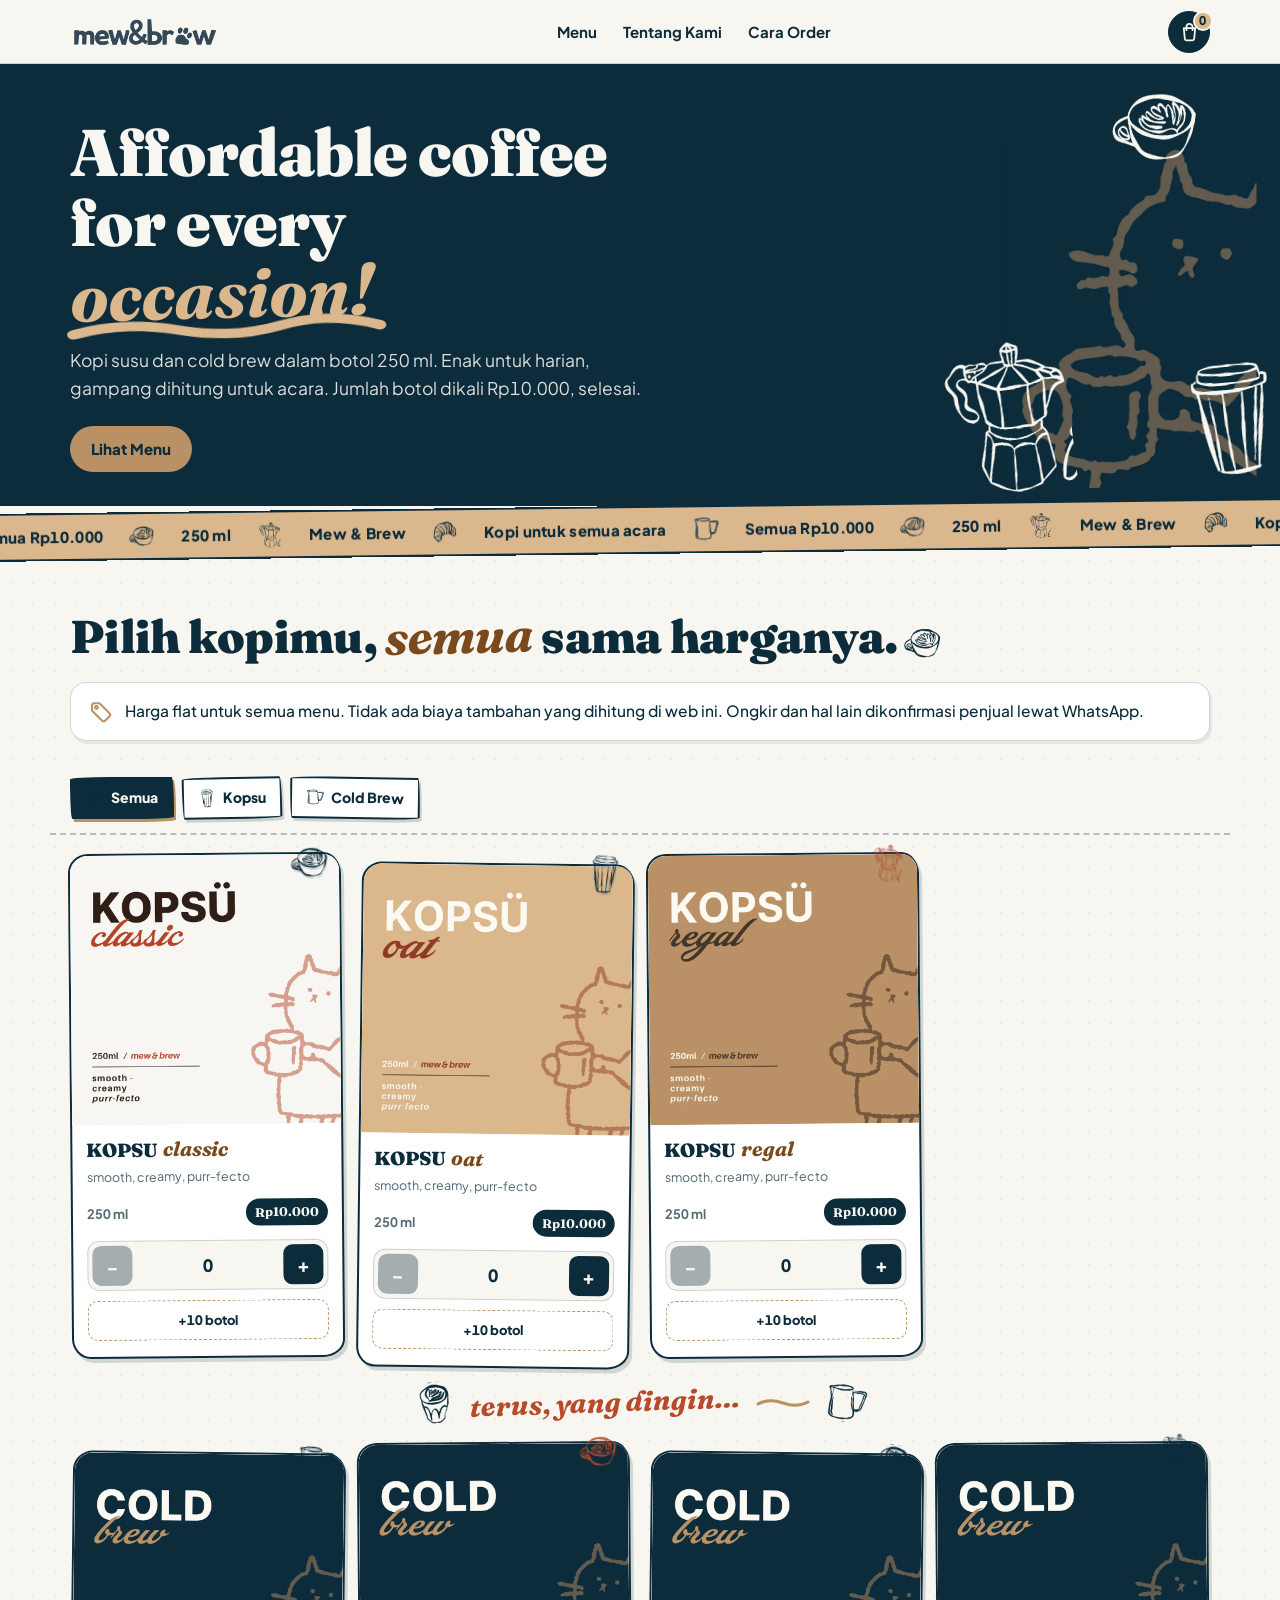
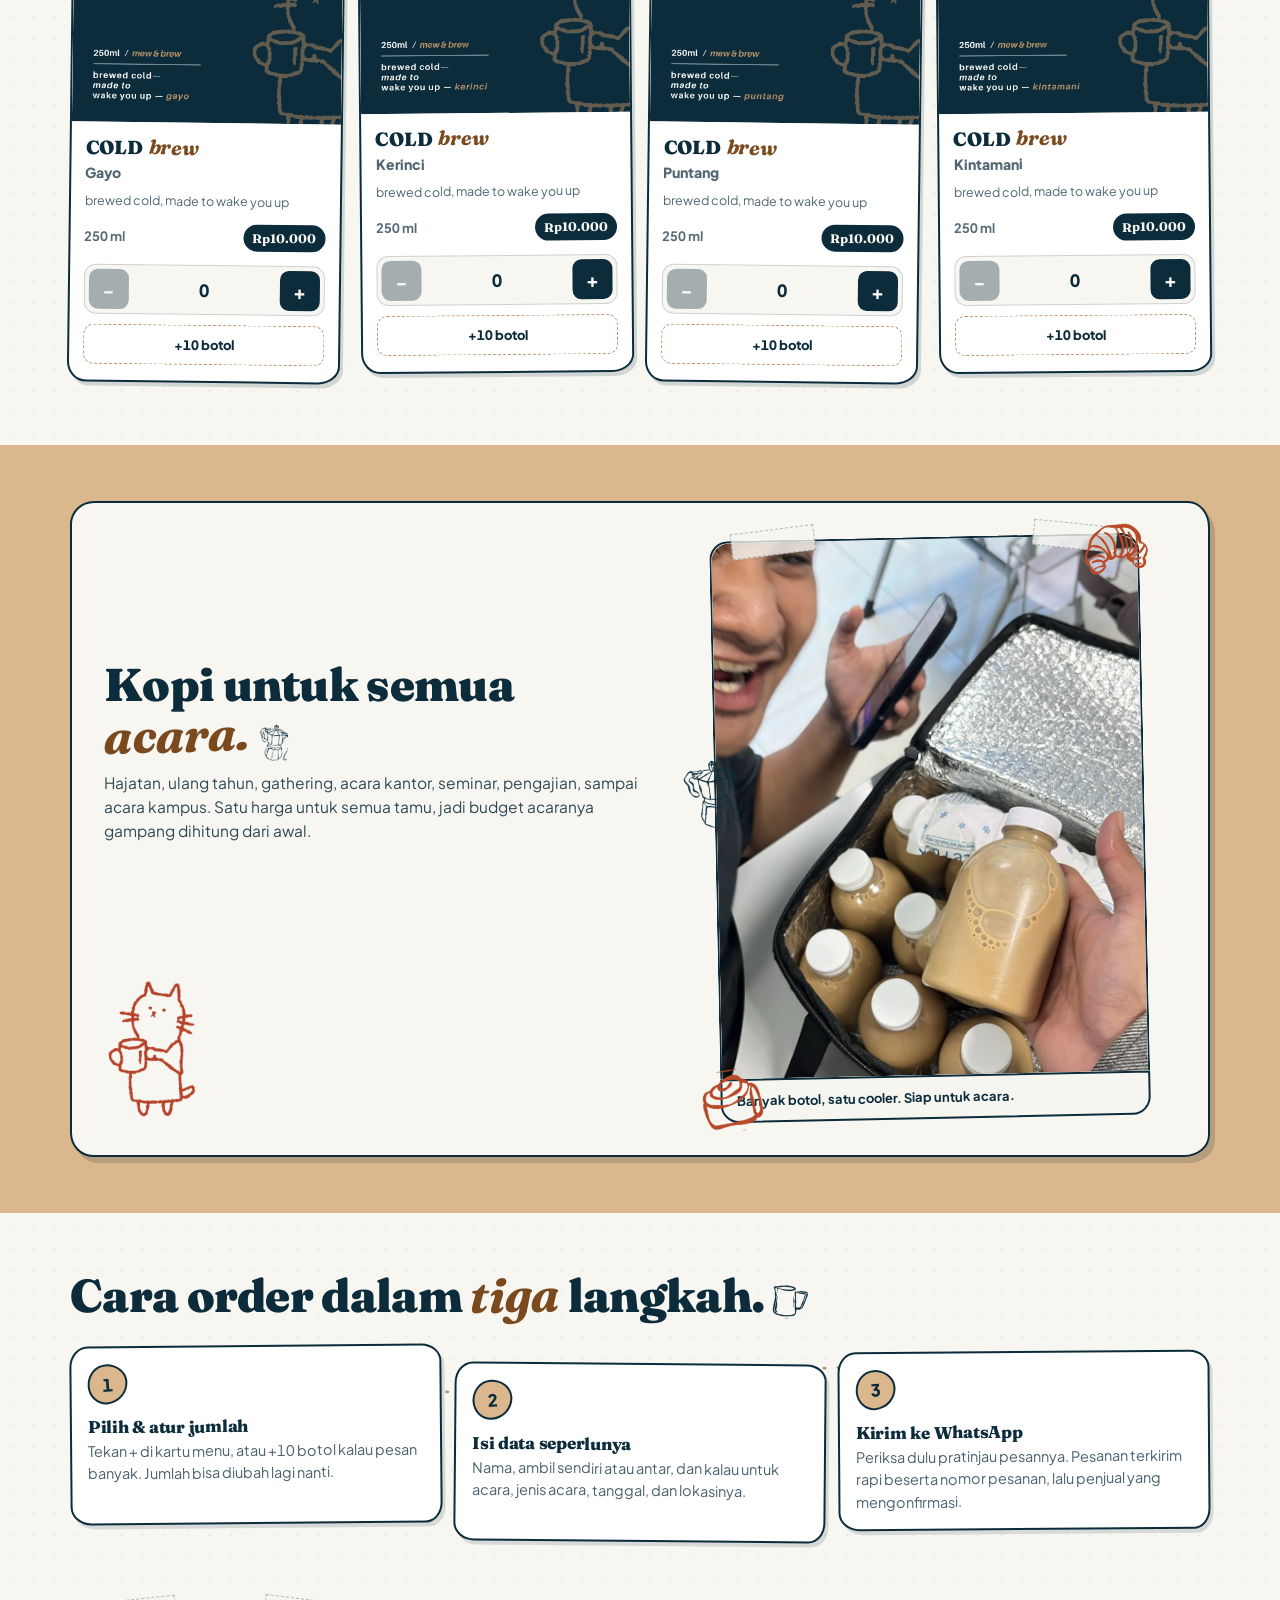
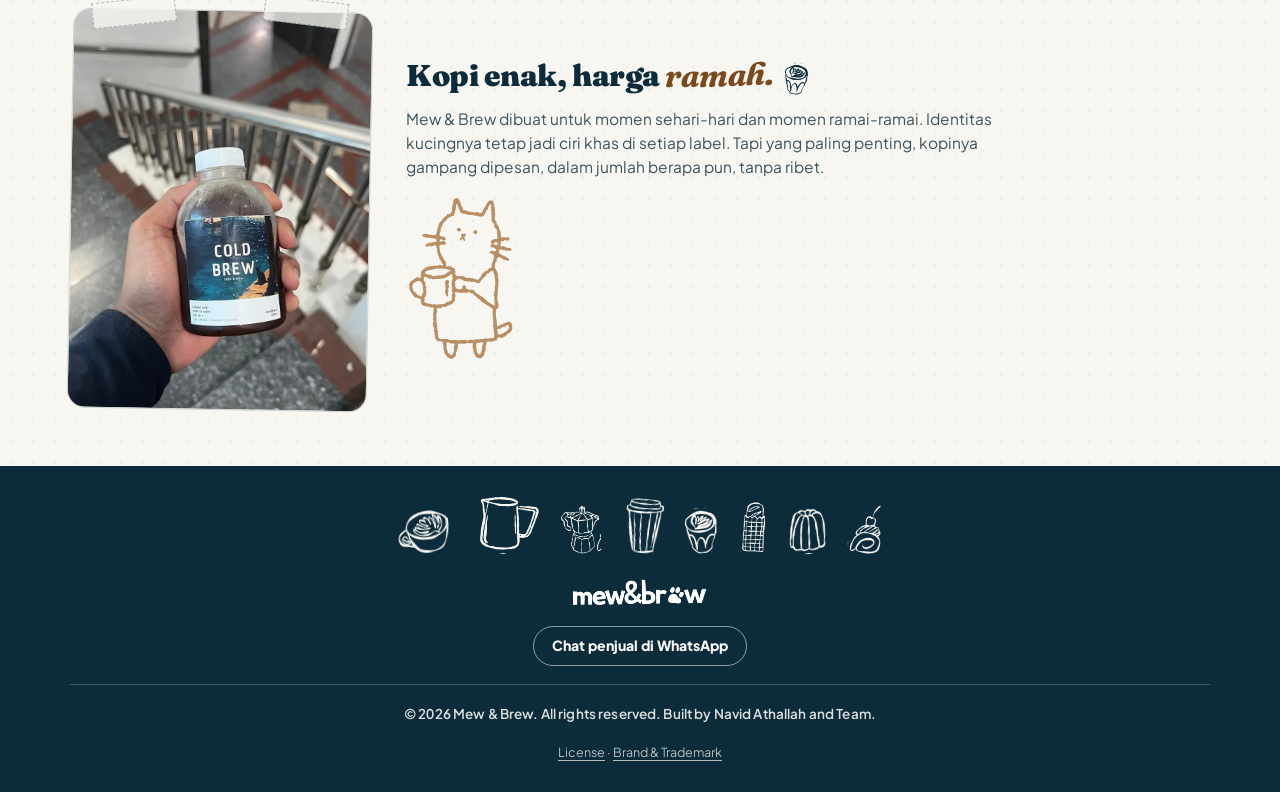
==== commit 57cc1df5: "Initial public release: Mew & Brew ordering site (proprietary/source-available)" ====
--- a/index.html
+++ b/index.html
@@ -1,4 +1,5 @@
 <!doctype html>
+<!-- Mew & Brew — proprietary source-available. Copyright (c) 2026 Mew & Brew. All rights reserved. See LICENSE. -->
 <html lang="id">
 <head>
 <meta charset="utf-8" />
@@ -6,43 +7,53 @@
 <meta name="color-scheme" content="light" />
 <meta name="description" content="Mew & Brew, kopi susu dan cold brew 250 ml, semua Rp10.000. Order untuk harian dan acara lewat WhatsApp." />
 <meta name="theme-color" content="#0C2C3B" />
+<meta name="mewnbrew-canary" content="mewnbrew-canary-7f3a91c2-2026-11-19" />
 
 <!-- Open Graph / Facebook / WhatsApp -->
 <meta property="og:type" content="website" />
 <meta property="og:title" content="Mew & Brew - Kopi Susu & Cold Brew Rp10.000" />
 <meta property="og:description" content="Kopi susu dan cold brew dalam botol 250ml. Enak untuk harian, gampang dihitung untuk acara. Semua menu Rp10.000!" />
-<meta property="og:image" content="assets/img/logo-mew-brew.png" />
-<meta property="og:url" content="https://yourdomain.com" />
+<meta property="og:image" content="https://enpidi26.github.io/mewnbrew/assets/img/og-mew-brew.png" />
+<meta property="og:image:alt" content="Mew &amp; Brew, kopi susu dan cold brew Rp10.000" />
+<meta property="og:image:width" content="1200" />
+<meta property="og:image:height" content="630" />
+<meta property="og:url" content="https://enpidi26.github.io/mewnbrew/" />
+<meta property="og:locale" content="id_ID" />
+<meta property="og:site_name" content="Mew &amp; Brew" />
 
 <!-- Twitter Card -->
 <meta name="twitter:card" content="summary_large_image" />
 <meta name="twitter:title" content="Mew & Brew - Kopi Susu & Cold Brew Rp10.000" />
 <meta name="twitter:description" content="Kopi susu dan cold brew dalam botol 250ml. Semua menu Rp10.000!" />
-<meta name="twitter:image" content="assets/img/logo-mew-brew.png" />
+<meta name="twitter:image" content="https://enpidi26.github.io/mewnbrew/assets/img/og-mew-brew.png" />
 
 <title>Mew &amp; Brew, Affordable Coffee for Every Occasion</title>
+<link rel="canonical" href="https://enpidi26.github.io/mewnbrew/" />
 <link rel="preconnect" href="https://fonts.googleapis.com" />
 <link rel="preconnect" href="https://fonts.gstatic.com" crossorigin />
 <link href="https://fonts.googleapis.com/css2?family=Fraunces:ital,wght@0,600;0,700;0,900;1,600;1,700&family=Plus+Jakarta+Sans:wght@400;500;600;700;800&display=swap" rel="stylesheet" />
 <link rel="icon" type="image/svg+xml" href="favicon.svg" />
+<link rel="apple-touch-icon" href="assets/img/apple-touch-icon.png" />
 <link rel="manifest" href="manifest.json" />
-<link rel="stylesheet" href="css/style.css" />
+<link rel="stylesheet" href="css/style.css?v=1.2.1" />
 
 <script type="application/ld+json">
 {
   "@context": "https://schema.org",
-  "@type": "LocalBusiness",
+  "@type": "CafeOrCoffeeShop",
+  "@id": "https://enpidi26.github.io/mewnbrew/#business",
   "name": "Mew & Brew",
   "description": "Kopi susu dan cold brew dalam botol 250ml dengan harga flat Rp10.000",
-  "image": "assets/img/logo-mew-brew.png",
+  "url": "https://enpidi26.github.io/mewnbrew/",
+  "image": "https://enpidi26.github.io/mewnbrew/assets/img/logo-mew-brew.png",
   "telephone": "+62-812-9598-8816",
   "priceRange": "Rp10.000",
+  "servesCuisine": "Coffee",
+  "areaServed": "Indonesia",
   "address": {
     "@type": "PostalAddress",
     "addressCountry": "ID"
   },
-  "openingHours": "Mo-Su 00:00-23:59",
-  "paymentAccepted": "Cash, Transfer",
   "hasMenu": {
     "@type": "Menu",
     "hasMenuSection": [
@@ -135,6 +146,8 @@
 
 </head>
 <body>
+
+<a class="skip-link" href="#menu">Langsung ke menu</a>
 
 <header class="site-header">
   <div class="wrap">
@@ -146,16 +159,28 @@
       <a href="#tentang">Tentang Kami</a>
       <a href="#cara">Cara Order</a>
     </nav>
-    <button type="button" class="cart-pill" id="headerCartBtn" aria-label="Keranjang, 0 botol, Rp0">
+    <button type="button" class="cart-pill" id="headerCartBtn" aria-label="Keranjang, 0 botol, Rp0" aria-haspopup="dialog" aria-controls="sheet" aria-expanded="false">
       <span class="cart-icon-wrap bag-icon" aria-hidden="true"><svg viewBox="0 0 24 24"><path d="M5.5 8h13l-1.1 12.1a2 2 0 0 1-2 1.9H8.6a2 2 0 0 1-2-1.9L5.5 8Z"/><path d="M8.5 10.5V6.8a3.5 3.5 0 0 1 7 0v3.7"/></svg><span class="count" id="headerCount">0</span></span>
     </button>
   </div>
 </header>
 
+<nav class="mobile-nav" aria-label="Navigasi cepat">
+  <a href="#menu">Menu</a>
+  <a href="#acara">Acara</a>
+  <a href="#cara">Cara Order</a>
+  <a href="#tentang">Tentang</a>
+</nav>
+
+<noscript>
+  <div class="wrap"><p class="noscript-note">JavaScript nonaktif. Menu dan harga tetap bisa dilihat; keranjang dan tombol pesan memerlukan JavaScript. Kamu bisa chat penjual lewat tautan WhatsApp di footer.</p></div>
+</noscript>
+
 <!-- Single dedicated live region: main.js writes the settled value here
      after the user stops clicking, so a screen reader announces the final
      count once instead of every intermediate value. -->
 <div class="sr-only" id="cartAnnouncer" role="status" aria-live="polite" aria-atomic="true"></div>
+<div class="sr-only" id="filterAnnouncer" role="status" aria-live="polite" aria-atomic="true"></div>
 
 <main id="top">
 
@@ -164,7 +189,7 @@
     <div class="wrap hero-grid">
       <div class="hero-copy">
         <h1 class="hero-in">Affordable coffee for every <span class="script scribble-word">occasion!<svg viewBox="0 0 120 14" preserveAspectRatio="none" aria-hidden="true"><path d="M3 9 Q 22 3, 42 8 T 80 7 T 117 8" fill="none" stroke="#DAB78D" stroke-width="4.5" stroke-linecap="round"/></svg></span></h1>
-        <p class="hero-in hero-sub">Kopi susu dan cold brew dalam botol 250&nbsp;ml. Enak untuk harian, gampang dihitung untuk acara. Jumlah botol dikali Rp10.000, selesai.</p>
+        <p class="hero-in hero-sub">Kopi susu dan cold brew dalam botol 250&nbsp;ml. Enak untuk harian, gampang dihitung untuk acara. Jumlah botol dikali <span data-price>Rp10.000</span>, selesai.</p>
         <div class="hero-in hero-actions">
           <a class="btn btn-caramel" href="#menu">Lihat Menu</a>
         </div>
@@ -227,7 +252,7 @@
 
         <article class="card reveal" data-id="classic" data-group="kopsu">
           <img class="doodle card-doodle" src="assets/img/doodle-cangkir-latte-teal.webp" alt="" aria-hidden="true" width="230" height="180" loading="lazy" />
-          <div class="card-media"><img loading="eager" src="assets/img/label-kopsu-classic.webp" alt="Label Kopsu Classic Mew &amp; Brew, botol 250 ml" width="900" height="900" /></div>
+          <div class="card-media"><img loading="lazy" src="assets/img/label-kopsu-classic.webp" alt="Label Kopsu Classic Mew &amp; Brew, botol 250 ml" width="900" height="900" /></div>
           <div class="card-body">
             <h3 class="card-name">KOPSU <span class="script">classic</span></h3>
             <p class="card-tag">smooth, creamy, purr-fecto</p>
@@ -243,7 +268,7 @@
 
         <article class="card reveal" data-id="oat" data-group="kopsu">
           <img class="doodle card-doodle" src="assets/img/doodle-gelas-takeaway-teal.webp" alt="" aria-hidden="true" width="174" height="247" loading="lazy" />
-          <div class="card-media"><img loading="eager" src="assets/img/label-kopsu-oat.webp" alt="Label Kopsu Oat Mew &amp; Brew, botol 250 ml" width="900" height="900" /></div>
+          <div class="card-media"><img loading="lazy" src="assets/img/label-kopsu-oat.webp" alt="Label Kopsu Oat Mew &amp; Brew, botol 250 ml" width="900" height="900" /></div>
           <div class="card-body">
             <h3 class="card-name">KOPSU <span class="script">oat</span></h3>
             <p class="card-tag">smooth, creamy, purr-fecto</p>
@@ -259,7 +284,7 @@
 
         <article class="card reveal" data-id="regal" data-group="kopsu">
           <img class="doodle card-doodle" src="assets/img/doodle-moka-pot-rust.webp" alt="" aria-hidden="true" width="290" height="357" loading="lazy" />
-          <div class="card-media"><img loading="eager" src="assets/img/label-kopsu-regal.webp" alt="Label Kopsu Regal Mew &amp; Brew, botol 250 ml" width="900" height="900" /></div>
+          <div class="card-media"><img loading="lazy" src="assets/img/label-kopsu-regal.webp" alt="Label Kopsu Regal Mew &amp; Brew, botol 250 ml" width="900" height="900" /></div>
           <div class="card-body">
             <h3 class="card-name">KOPSU <span class="script">regal</span></h3>
             <p class="card-tag">smooth, creamy, purr-fecto</p>
@@ -282,7 +307,7 @@
 
         <article class="card reveal" data-id="gayo" data-group="cold">
           <img class="doodle card-doodle" src="assets/img/doodle-teko-susu-teal.webp" alt="" aria-hidden="true" width="234" height="211" loading="lazy" />
-          <div class="card-media"><img loading="eager" src="assets/img/label-cold-brew-gayo.webp" alt="Label Cold Brew Gayo Mew &amp; Brew, botol 250 ml" width="900" height="900" /></div>
+          <div class="card-media"><img loading="lazy" src="assets/img/label-cold-brew-gayo.webp" alt="Label Cold Brew Gayo Mew &amp; Brew, botol 250 ml" width="900" height="900" /></div>
           <div class="card-body">
             <h3 class="card-name">COLD <span class="script">brew</span></h3>
             <p class="card-variant">Gayo</p>
@@ -299,7 +324,7 @@
 
         <article class="card reveal" data-id="kerinci" data-group="cold">
           <img class="doodle card-doodle" src="assets/img/doodle-cangkir-latte-rust.webp" alt="" aria-hidden="true" width="230" height="180" loading="lazy" />
-          <div class="card-media"><img loading="eager" src="assets/img/label-cold-brew-kerinci.webp" alt="Label Cold Brew Kerinci Mew &amp; Brew, botol 250 ml" width="900" height="900" /></div>
+          <div class="card-media"><img loading="lazy" src="assets/img/label-cold-brew-kerinci.webp" alt="Label Cold Brew Kerinci Mew &amp; Brew, botol 250 ml" width="900" height="900" /></div>
           <div class="card-body">
             <h3 class="card-name">COLD <span class="script">brew</span></h3>
             <p class="card-variant">Kerinci</p>
@@ -316,7 +341,7 @@
 
         <article class="card reveal" data-id="puntang" data-group="cold">
           <img class="doodle card-doodle" src="assets/img/doodle-gelas-latte-teal.webp" alt="" aria-hidden="true" width="171" height="237" loading="lazy" />
-          <div class="card-media"><img loading="eager" src="assets/img/label-cold-brew-puntang.webp" alt="Label Cold Brew Puntang Mew &amp; Brew, botol 250 ml" width="900" height="900" /></div>
+          <div class="card-media"><img loading="lazy" src="assets/img/label-cold-brew-puntang.webp" alt="Label Cold Brew Puntang Mew &amp; Brew, botol 250 ml" width="900" height="900" /></div>
           <div class="card-body">
             <h3 class="card-name">COLD <span class="script">brew</span></h3>
             <p class="card-variant">Puntang</p>
@@ -333,7 +358,7 @@
 
         <article class="card reveal" data-id="kintamani" data-group="cold">
           <img class="doodle card-doodle" src="assets/img/doodle-moka-pot-teal.webp" alt="" aria-hidden="true" width="290" height="357" loading="lazy" />
-          <div class="card-media"><img loading="eager" src="assets/img/label-cold-brew-kintamani.webp" alt="Label Cold Brew Kintamani Mew &amp; Brew, botol 250 ml" width="900" height="900" /></div>
+          <div class="card-media"><img loading="lazy" src="assets/img/label-cold-brew-kintamani.webp" alt="Label Cold Brew Kintamani Mew &amp; Brew, botol 250 ml" width="900" height="900" /></div>
           <div class="card-body">
             <h3 class="card-name">COLD <span class="script">brew</span></h3>
             <p class="card-variant">Kintamani</p>
@@ -366,7 +391,7 @@
           <img class="doodle event-doodle event-doodle--cinnamon doodle-pop" src="assets/img/doodle-cinnamon-roll-rust.webp" alt="" aria-hidden="true" width="177" height="178" loading="lazy" />
           <img class="doodle event-doodle event-doodle--moka doodle-pop" src="assets/img/doodle-moka-pot-teal.webp" alt="" aria-hidden="true" width="290" height="357" loading="lazy" />
           <figure class="event-photo tape">
-            <div class="photo-frame"><img src="assets/img/foto-cooler-bag.webp" alt="Cooler bag berisi banyak botol kopi susu Mew &amp; Brew, siap dibawa ke acara" width="900" height="1600" loading="eager" /></div>
+            <div class="photo-frame"><img src="assets/img/foto-cooler-bag.webp" alt="Cooler bag berisi banyak botol kopi susu Mew &amp; Brew, siap dibawa ke acara" width="900" height="1600" loading="lazy" /></div>
             <figcaption>Banyak botol, satu cooler. Siap untuk acara.</figcaption>
           </figure>
         </div>
@@ -405,7 +430,7 @@
     <div class="wrap section-pad" style="padding-top:8px">
       <div class="story-grid">
         <figure class="story-photo tape">
-          <div class="photo-frame"><img src="assets/img/foto-tangan-cold-brew.webp" alt="Tangan memegang satu botol Cold Brew Mew &amp; Brew" width="750" height="1333" loading="eager" /></div>
+          <div class="photo-frame"><img src="assets/img/foto-tangan-cold-brew.webp" alt="Tangan memegang satu botol Cold Brew Mew &amp; Brew" width="750" height="1333" loading="lazy" /></div>
         </figure>
         <div class="story-text">
           <h2>Kopi enak, harga <span class="keep-together"><span class="script">ramah.</span><img class="doodle h-doodle doodle-pop" src="assets/img/doodle-gelas-latte-teal.webp" alt="" aria-hidden="true" width="171" height="237" loading="lazy" /></span></h2>
@@ -431,7 +456,9 @@
   </div>
   <div class="wrap footer-inner">
     <img class="footer-logo" src="assets/img/logo-mew-brew.png" alt="Logo Mew &amp; Brew" width="1090" height="247" />
-    <p class="footer-credit">© 2026 Mew &amp; Brew. Built by Navid Athallah and Team.</p>
+    <a class="footer-wa" href="https://wa.me/6281295988816" target="_blank" rel="noopener">Chat penjual di WhatsApp</a>
+    <p class="footer-credit">© 2026 Mew &amp; Brew. All rights reserved. Built by Navid Athallah and Team.</p>
+    <p class="footer-legal"><a href="LICENSE">License</a> · <a href="TRADEMARK.md">Brand &amp; Trademark</a></p>
   </div>
 </footer>
 
@@ -456,13 +483,14 @@
         <button type="button" class="btn btn-teal empty-cta" id="emptyMenuBtn">Lihat Menu <svg viewBox="0 0 24 24" aria-hidden="true"><path d="M5 12h14M13 6l6 6-6 6"/></svg></button>
       </div>
 
-      <div id="checkoutArea">
+      <form id="checkoutArea" novalidate>
         <div id="sheetItems"></div>
 
         <div class="sheet-total">
           <span>Total <span id="sheetBottlesLabel">0 botol</span></span>
           <strong id="sheetTotal">Rp0</strong>
         </div>
+        <button type="button" class="clear-cart" id="clearCartBtn">Kosongkan keranjang</button>
 
         <div class="field-group">
           <h3>Jenis pesanan</h3>
@@ -476,12 +504,12 @@
           <h3>Data pemesan</h3>
           <div>
             <label for="fName">Nama</label>
-            <input id="fName" type="text" autocomplete="name" placeholder="Nama kamu" />
+            <input id="fName" type="text" autocomplete="name" placeholder="Nama kamu" aria-describedby="errName" />
             <p class="field-error" id="errName" hidden>Isi namanya dulu, ya.</p>
           </div>
 
-          <label>Ambil / antar</label>
-          <div class="segmented" role="group" aria-label="Ambil atau antar">
+          <span class="field-label" id="fulfilLabel">Ambil / antar</span>
+          <div class="segmented" role="group" aria-labelledby="fulfilLabel">
             <button type="button" data-fulfil="ambil" aria-pressed="true">Ambil sendiri</button>
             <button type="button" data-fulfil="antar" aria-pressed="false">Antar</button>
           </div>
@@ -489,15 +517,15 @@
           <div class="collapse" id="alamatWrap">
             <div><div class="collapse-inner">
               <label for="fAddress">Alamat antar</label>
-              <input id="fAddress" type="text" autocomplete="street-address" placeholder="Alamat lengkap untuk diantar" />
+              <input id="fAddress" type="text" autocomplete="street-address" placeholder="Alamat lengkap untuk diantar" aria-describedby="errAddress" />
               <p class="field-error" id="errAddress" hidden>Isi alamat antarnya dulu, ya.</p>
             </div></div>
           </div>
 
           <div class="collapse" id="acaraWrap">
             <div><div class="collapse-inner">
-              <label>Jenis acara</label>
-              <div class="checkout-chips" role="group" aria-label="Jenis acara di formulir">
+              <span class="field-label" id="eventLabel">Jenis acara</span>
+              <div class="checkout-chips" id="eventChips" role="group" aria-labelledby="eventLabel" aria-describedby="errEvent" tabindex="-1">
                 <button type="button" class="event-chip" data-event="Hajatan" aria-pressed="false">Hajatan</button>
                 <button type="button" class="event-chip" data-event="Ulang Tahun" aria-pressed="false">Ulang Tahun</button>
                 <button type="button" class="event-chip" data-event="Gathering" aria-pressed="false">Gathering</button>
@@ -507,38 +535,46 @@
                 <button type="button" class="event-chip" data-event="Acara Kampus" aria-pressed="false">Acara Kampus</button>
                 <button type="button" class="event-chip" data-event="Lainnya" aria-pressed="false">Lainnya</button>
               </div>
+              <p class="field-error" id="errEvent" hidden>Pilih jenis acaranya dulu, ya.</p>
+              <div class="collapse" id="eventOtherWrap">
+                <div><div class="collapse-inner">
+                  <label for="fEventOther">Jenis acara lainnya</label>
+                  <input id="fEventOther" type="text" placeholder="Sebutkan jenis acaranya" aria-describedby="errEventOther" />
+                  <p class="field-error" id="errEventOther" hidden>Isi jenis acaranya dulu, ya.</p>
+                </div></div>
+              </div>
               <label for="fDate">Tanggal acara</label>
-              <input id="fDate" type="date" />
+              <input id="fDate" type="date" aria-describedby="errDate" />
               <p class="field-error" id="errDate" hidden>Isi tanggal acaranya dulu, ya.</p>
               <label for="fLocation">Lokasi acara</label>
-              <input id="fLocation" type="text" placeholder="Tempat acaranya" />
+              <input id="fLocation" type="text" placeholder="Tempat acaranya" aria-describedby="errLocation" />
               <p class="field-error" id="errLocation" hidden>Isi lokasi acaranya dulu, ya.</p>
             </div></div>
           </div>
 
-          <label for="fPayment">Pembayaran <span style="font-weight:500;color:rgba(12,44,59,.6)">(opsional)</span></label>
+          <label for="fPayment">Pembayaran <span class="label-optional">(opsional)</span></label>
           <input id="fPayment" type="text" placeholder="Contoh: COD / transfer, konfirmasi di WA" />
           <p class="hint">Metode pembayaran belum dikonfirmasi penjual. Tulis rencanamu, lalu konfirmasi di WhatsApp.</p>
 
-          <label for="fNote">Catatan <span style="font-weight:500;color:rgba(12,44,59,.6)">(opsional)</span></label>
+          <label for="fNote">Catatan <span class="label-optional">(opsional)</span></label>
           <textarea id="fNote" placeholder="Contoh: tanpa es, jam pengambilan, dan lain-lain"></textarea>
         </div>
 
         <div class="preview-box">
           <h3>Pratinjau pesan WhatsApp</h3>
           <pre class="preview" id="preview"></pre>
-          <p class="sent-note" id="sentNote" hidden>WhatsApp sudah dibuka. Kalau chat-nya belum terkirim, nomor pesanan di atas bisa kamu sebutkan ke penjual.</p>
-        </div>
-      </div>
+          <p class="sent-note" id="sentNote" hidden>Kalau WhatsApp belum terbuka, salin pesan di atas lalu kirim manual ke penjual.</p>
+        </div>
+      </form>
     </div>
 
     <div class="sheet-foot" id="sheetFoot">
       <button type="button" class="btn btn-copy" id="copyBtn">Salin Pesanan</button>
-      <button type="button" class="btn btn-wa" id="waBtn">Kirim via WhatsApp</button>
+      <button type="submit" class="btn btn-wa" id="waBtn" form="checkoutArea">Kirim via WhatsApp</button>
     </div>
   </div>
 </section>
 
-<script src="js/main.js"></script>
+<script src="js/main.js?v=1.2.1"></script>
 </body>
 </html>
--- a/css/style.css
+++ b/css/style.css
@@ -1,9 +1,16 @@
+
+/*
+ * Mew & Brew — proprietary source-available.
+ * Copyright (c) 2026 Mew & Brew. All rights reserved. See LICENSE.
+ * Canary: mewnbrew-canary-7f3a91c2-2026-11-19
+ */
 
   :root{
     --teal:#0C2C3B;
     --cream:#F7F6F1;
     --tan:#DAB78D;
     --caramel:#BA9165;
+    --caramel-text:#7A4A1E;
     --rust:#B84A2A;
     --ink:#0C2C3B;
     --line:rgba(12,44,59,.18);
@@ -35,7 +42,15 @@
     position:absolute;width:1px;height:1px;padding:0;margin:-1px;
     overflow:hidden;clip:rect(0 0 0 0);clip-path:inset(50%);white-space:nowrap;border:0;
   }
-  :focus-visible{outline:3px solid var(--caramel);outline-offset:2px;border-radius:6px}
+  :focus-visible{outline:3px solid var(--teal);outline-offset:2px}
+  .hero :focus-visible,footer :focus-visible{outline-color:var(--tan)}
+  .skip-link{
+    position:fixed;left:12px;top:10px;z-index:120;
+    transform:translateY(-180%);transition:transform .2s var(--ease);
+    background:var(--teal);color:var(--cream);font-weight:800;font-size:14px;
+    padding:10px 16px;border-radius:999px;text-decoration:none;
+  }
+  .skip-link:focus{transform:translateY(0)}
   .wrap{max-width:1180px;margin:0 auto;padding-left:16px;padding-right:16px}
   .script{font-family:"Fraunces",Georgia,serif;font-style:italic;font-weight:700;line-height:1.05}
   h1,h2,h3{font-family:"Fraunces",Georgia,serif}
@@ -88,7 +103,20 @@
   .logo-link img{height:28px;width:auto}
   .header-nav{display:none;gap:26px;font-weight:700;font-size:15px}
   .header-nav a{text-decoration:none;transition:color .2s var(--ease)}
-  .header-nav a:hover{color:var(--caramel)}
+  .header-nav a:hover{color:var(--caramel-text)}
+  .mobile-nav{
+    display:flex;justify-content:center;gap:20px;flex-wrap:wrap;
+    background:var(--cream);border-bottom:1px solid var(--line);
+    padding:9px 16px;font-size:13px;font-weight:700;
+  }
+  .mobile-nav a{text-decoration:none;color:rgba(12,44,59,.82)}
+  .mobile-nav a:hover{color:var(--caramel-text)}
+  .noscript-note{
+    margin:12px 0 0;padding:10px 14px;background:var(--tan);color:var(--teal);
+    border:1.5px solid var(--line);border-radius:12px;
+    font-size:14px;font-weight:700;line-height:1.5;
+  }
+  @media (min-width:768px){.mobile-nav{display:none}}
   .bag-icon{flex:none;display:inline-flex;align-items:center;justify-content:center}
   .bag-icon svg{display:block;fill:none;stroke:currentColor;stroke-width:2;stroke-linecap:round;stroke-linejoin:round}
   .empty-cta svg{display:block;fill:none;stroke:currentColor;stroke-width:2;stroke-linecap:round;stroke-linejoin:round}
@@ -128,8 +156,8 @@
     transition:transform .2s var(--ease),background .2s var(--ease),color .2s var(--ease),border-color .2s var(--ease),box-shadow .2s var(--ease);
   }
   .btn:active{transform:scale(.96)}
-  .btn-caramel{background:var(--caramel);color:#fff}
-  .btn-caramel:hover{background:#a87f52;box-shadow:0 8px 18px rgba(0,0,0,.25)}
+  .btn-caramel{background:var(--caramel);color:var(--teal)}
+  .btn-caramel:hover{background:#c39a6d;box-shadow:0 8px 18px rgba(0,0,0,.25)}
   .btn-teal{background:var(--teal);color:var(--cream)}
   .btn-teal:hover{background:#12394c;box-shadow:0 8px 18px rgba(12,44,59,.25)}
   .btn-tan{background:var(--tan);color:var(--teal)}
@@ -194,7 +222,7 @@
   section{scroll-margin-top:calc(var(--header-h) + 12px)}
   .section-pad{padding-top:44px;padding-bottom:44px}
   .section-head h2{font-size:clamp(28px,7.5vw,46px);font-weight:900;letter-spacing:-.015em}
-  .section-head h2 .script{font-size:1.06em;color:var(--caramel);display:inline-block;transform:rotate(-1.5deg)}
+  .section-head h2 .script{font-size:1.06em;color:var(--caramel-text);display:inline-block;transform:rotate(-1.5deg)}
   .section-head p{margin-top:10px;color:rgba(12,44,59,.78);max-width:56ch;font-size:15.5px}
 
   /* ---------- Catalog ---------- */
@@ -244,7 +272,7 @@
     transition:transform .25s var(--ease),box-shadow .25s var(--ease),opacity .35s var(--ease),border-color .25s var(--ease);
   }
   .card:nth-of-type(odd){rotate:-.5deg}
-  .card:nth-of-type(even){position:relative;top:14px;rotate:.7deg}
+  .card:nth-of-type(even){position:relative;top:10px;rotate:.7deg}
   .card-doodle{
     position:absolute;top:-11px;right:10px;width:38px;height:38px;object-fit:contain;z-index:2;
     rotate:6deg;filter:drop-shadow(1px 2px 0 rgba(12,44,59,.18));
@@ -263,9 +291,9 @@
   .card-media img{position:absolute;inset:0;width:100%;height:100%;object-fit:cover}
   .card-body{display:flex;flex-direction:column;flex:1;padding:12px 12px 14px;gap:2px}
   .card-name{font-family:"Fraunces",Georgia,serif;font-weight:900;font-size:19px;letter-spacing:-.01em;line-height:1.1}
-  .card-name .script{font-size:1.08em;color:var(--caramel);margin-left:2px}
+  .card-name .script{font-size:1.08em;color:var(--caramel-text);margin-left:2px}
   .card-variant{font-weight:800;font-size:14px;color:rgba(12,44,59,.72);margin-top:2px}
-  .card-tag{font-size:12.5px;color:rgba(12,44,59,.62);margin-top:5px;line-height:1.45}
+  .card-tag{font-size:12.5px;color:rgba(12,44,59,.72);margin-top:5px;line-height:1.45}
   .card-meta{
     display:flex;align-items:center;justify-content:space-between;gap:8px;
     margin-top:auto;padding-top:12px;
@@ -277,7 +305,7 @@
     padding:4px 9px;border-radius:999px;white-space:nowrap;
     transition:background .2s var(--ease),transform .2s var(--ease);
   }
-  .card.has-qty .price-pill{background:var(--caramel)}
+  .card.has-qty .price-pill{background:var(--caramel-text)}
   .stepper{
     display:flex;align-items:stretch;gap:6px;margin-top:12px;
     border:1.5px solid var(--line);border-radius:12px;padding:4px;background:var(--cream);
@@ -306,6 +334,7 @@
   }
   .add10:hover{background:rgba(218,183,141,.28)}
   .add10:active{transform:scale(.95)}
+  .add10:disabled{opacity:.45;cursor:not-allowed;background:transparent;transform:none}
   .price-note{
     display:flex;align-items:flex-start;gap:12px;
     margin:20px 0 0;padding:16px 18px;
@@ -359,7 +388,7 @@
   .event-doodle--croissant{top:-16px;right:-8px;rotate:11deg}
   .event-doodle--cinnamon{bottom:-14px;left:-14px;width:62px;rotate:-10deg}
   .event-doodle--moka{top:38%;left:-30px;width:58px;rotate:-8deg}
-  .event-photo{border:none;border-radius:0;overflow:visible;width:100%;rotate:-1.2deg;background:transparent}
+  .event-photo{border:none;border-radius:0;overflow:visible;width:100%;margin:0;rotate:-1.2deg;background:transparent}
   /* Photo bottom is square: only the top corners of the photo frame
      are rounded; the bottom corners are 0 so the photo ends in a
      straight horizontal line. */
@@ -409,7 +438,7 @@
   .story-photo .photo-frame img{object-position:center 40%}
   .story-text h2{font-size:clamp(27px,7vw,40px);font-weight:900}
   .story-text .keep-together{white-space:nowrap}
-  .story-text h2 .script{font-size:1.06em;color:var(--caramel);display:inline-block;transform:rotate(-1.5deg)}
+  .story-text h2 .script{font-size:1.06em;color:var(--caramel-text);display:inline-block;transform:rotate(-1.5deg)}
   .story-text p{margin-top:12px;font-size:15.5px;color:rgba(12,44,59,.8);max-width:56ch}
 
   /* ---------- Footer ---------- */
@@ -428,12 +457,23 @@
   .footer-doodles img:nth-child(7){height:48px;rotate:-4deg}
   .footer-doodles img:nth-child(8){height:52px;rotate:5deg}
   .footer-inner{display:flex;flex-direction:column;gap:18px;align-items:center;text-align:center}
+  .footer-wa{
+    display:inline-flex;align-items:center;justify-content:center;
+    min-height:40px;padding:8px 18px;border-radius:999px;
+    border:1.5px solid rgba(247,246,241,.55);color:var(--cream);
+    font-weight:800;font-size:14px;text-decoration:none;
+    transition:background .2s var(--ease),border-color .2s var(--ease);
+  }
+  .footer-wa:hover{background:rgba(247,246,241,.12);border-color:var(--cream)}
   .footer-logo{height:32px;width:auto;filter:brightness(0) invert(1);rotate:-1deg}
   .footer-credit{
     width:100%;padding-top:18px;border-top:1px solid rgba(247,246,241,.22);
     font-size:13.5px;font-weight:600;letter-spacing:.01em;line-height:1.6;
     color:rgba(247,246,241,.88);text-align:center;
   }
+  .footer-legal{font-size:12.5px;color:rgba(247,246,241,.72);text-align:center}
+  .footer-legal a{color:inherit;text-decoration:underline;text-underline-offset:3px}
+  .footer-legal a:hover{color:var(--tan)}
 
   /* ---------- Sheet ---------- */
   .backdrop{
@@ -445,7 +485,7 @@
     position:fixed;left:0;right:0;bottom:0;z-index:90;
     background:var(--cream);color:var(--ink);
     border-radius:22px 22px 0 0;box-shadow:0 -12px 40px rgba(0,0,0,.3);
-    max-height:92dvh;display:flex;flex-direction:column;
+    max-height:92vh;max-height:92dvh;display:flex;flex-direction:column;
     transform:translateY(102%);transition:transform .32s var(--ease),visibility 0s linear .32s;
     visibility:hidden;
   }
@@ -494,12 +534,12 @@
   .sheet-item-top{display:flex;align-items:center;gap:12px}
   .sheet-item-top img{width:52px;height:52px;border-radius:10px;object-fit:cover;flex:none}
   .sheet-item-name{font-weight:800;font-size:15px;line-height:1.3;min-width:0}
-  .sheet-item-name small{display:block;font-weight:700;font-size:12.5px;color:rgba(12,44,59,.6)}
+  .sheet-item-name small{display:block;font-weight:700;font-size:12.5px;color:rgba(12,44,59,.72)}
   .sheet-item-price{margin-left:auto;font-weight:800;font-size:15px;white-space:nowrap;font-variant-numeric:tabular-nums}
   .sheet-item-controls{display:flex;align-items:center;gap:8px;flex-wrap:wrap}
   .sheet-item-controls .stepper{margin-top:0;flex:1;min-width:170px}
   .quick-set{display:flex;gap:6px;flex-wrap:wrap}
-  .quick-set span{font-size:12px;font-weight:700;color:rgba(12,44,59,.6);align-self:center}
+  .quick-set span{font-size:12px;font-weight:700;color:rgba(12,44,59,.72);align-self:center}
   .quick-set button{
     min-width:40px;min-height:40px;padding:5px 9px;border-radius:999px;
     border:1.5px solid var(--line);background:var(--cream);font-weight:800;font-size:13px;
@@ -529,15 +569,17 @@
   .collapse.open{grid-template-rows:1fr;opacity:1}
   .collapse > div{overflow:hidden;min-height:0}
   .collapse-inner{padding-top:12px}
-  label{display:block;font-weight:800;font-size:13.5px;margin:14px 0 6px}
-  label:first-child{margin-top:0}
+  label,.field-label{display:block;font-weight:800;font-size:13.5px;margin:14px 0 6px}
+  label:first-child,.field-label:first-child{margin-top:0}
+  .label-optional{font-weight:500;color:rgba(12,44,59,.72)}
   input,textarea,select{
     width:100%;min-height:48px;border:1.5px solid var(--line);border-radius:12px;
     background:#fff;color:var(--ink);font:inherit;font-size:15.5px;padding:11px 13px;
     transition:border-color .2s var(--ease),box-shadow .2s var(--ease);
   }
   textarea{min-height:84px;resize:vertical}
-  input:focus,textarea:focus{border-color:var(--caramel);outline:none;box-shadow:0 0 0 3px rgba(186,145,101,.25)}
+  input:focus,textarea:focus{border-color:var(--caramel-text);box-shadow:0 0 0 3px rgba(186,145,101,.25);outline:3px solid var(--teal);outline-offset:1px}
+  input:focus-visible,textarea:focus-visible{outline:3px solid var(--teal);outline-offset:1px}
   input[aria-invalid="true"]{border-color:#a33b2e}
   .field-error{font-size:13px;color:#8c3226;font-weight:700;margin-top:5px;min-height:0}
   .checkout-chips{display:flex;flex-wrap:wrap;gap:8px}
@@ -551,7 +593,13 @@
   .checkout-chips .event-chip[aria-pressed="true"],
   .checkout-chips .event-chip[aria-pressed="true"]:hover,
   .checkout-chips .event-chip[aria-pressed="true"]:focus-visible{background:var(--teal);color:var(--cream);border-color:var(--teal)}
-  .hint{font-size:13px;color:rgba(12,44,59,.65);margin-top:6px}
+  .hint{font-size:13px;color:rgba(12,44,59,.72);margin-top:6px}
+  .clear-cart{
+    display:block;margin:6px 0 0 auto;padding:4px 0;
+    border:0;background:transparent;color:rgba(12,44,59,.72);
+    font-size:12.5px;font-weight:700;text-decoration:underline;text-underline-offset:3px;
+  }
+  .clear-cart:hover{color:var(--rust)}
   .preview-box{margin-top:22px}
   .preview-box h3{font-size:17px;font-weight:800;margin-bottom:8px}
   .preview{
@@ -707,7 +755,7 @@
     .qty{font-size:15px}
     .add10{min-height:36px;font-size:12.5px}
     .card .stepper{gap:4px;padding:2px}
-    .card .stepper button{width:28px;min-height:28px;height:28px;font-size:15px}
+    .card .stepper button{width:32px;min-height:32px;height:32px;font-size:15px}
     .card .qty{font-size:13px;min-width:22px}
     .card .add10{min-height:30px;height:30px;font-size:12.5px;padding:3px 8px;line-height:1.2;white-space:nowrap}
     .event-chip{min-height:36px;padding:6px 12px;font-size:13px}
@@ -746,7 +794,7 @@
     .qty{font-size:15px}
     .add10{min-height:38px;font-size:12.5px}
     .card .stepper{gap:4px;padding:2px}
-    .card .stepper button{width:28px;min-height:28px;height:28px;font-size:15px}
+    .card .stepper button{width:32px;min-height:32px;height:32px;font-size:15px}
     .card .qty{font-size:13px;min-width:22px}
     .card .add10{min-height:30px;height:30px;font-size:12.5px;padding:3px 8px;line-height:1.2;white-space:nowrap}
     .sheet-head{padding:8px 16px 10px;gap:8px}
@@ -789,9 +837,9 @@
     background:linear-gradient(90deg,#efece3 0%,#f7f6f1 50%,#efece3 100%);
     background-size:200% 100%;
   }
-  .card-media:not(.is-loaded){animation:shimmer 1.5s ease-in-out infinite}
-  .card-media img{opacity:0;transition:opacity .35s var(--ease)}
-  .card-media.is-loaded img{opacity:1}
+  .js .card-media:not(.is-loaded){animation:shimmer 1.5s ease-in-out infinite}
+  .js .card-media img{opacity:0;transition:opacity .35s var(--ease)}
+  .js .card-media.is-loaded img{opacity:1}
   @keyframes shimmer{
     0%{background-position:200% 0}
     100%{background-position:-200% 0}
